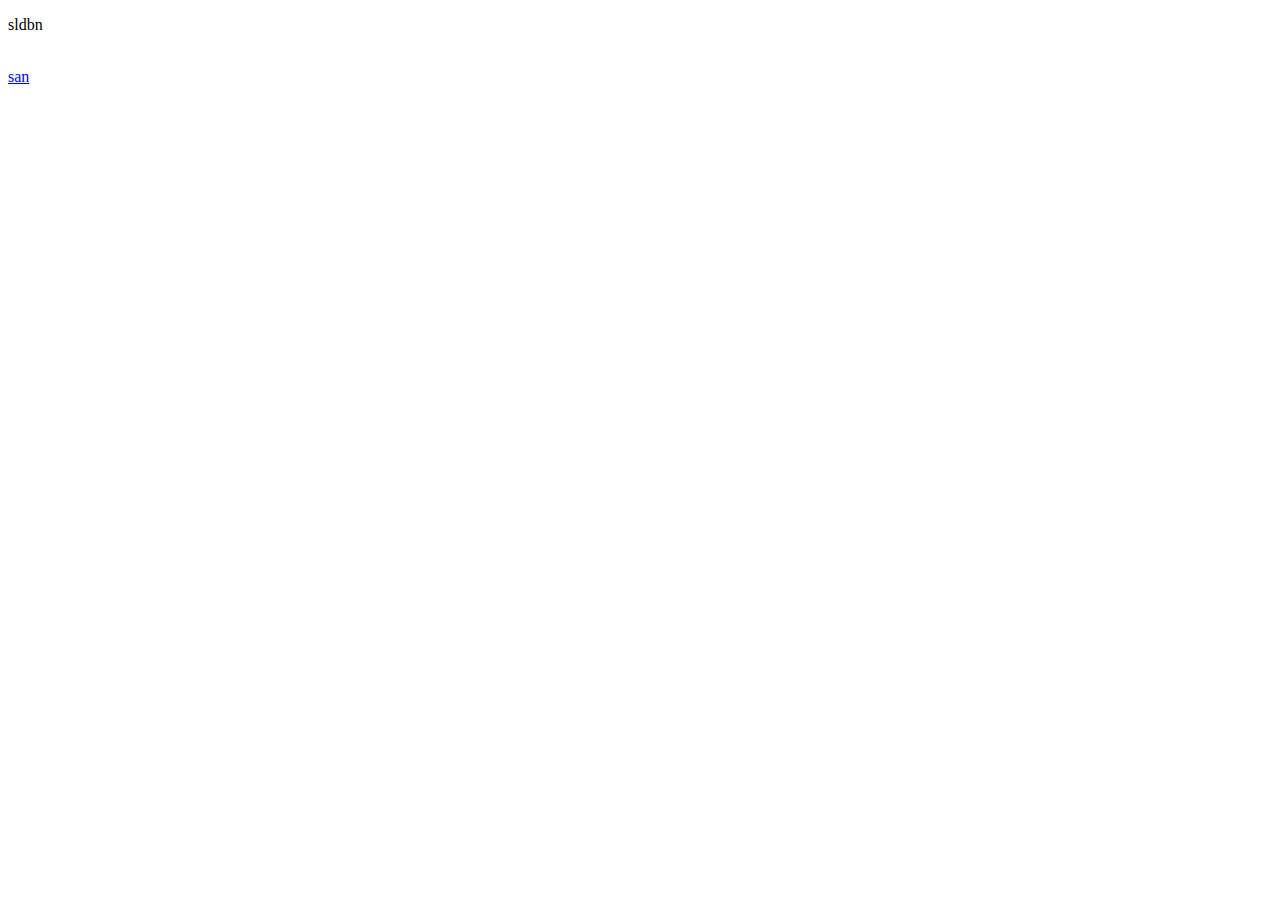
==== index.html @ 3fb616d8 "first commit" ====
<!DOCTYPE html>
<html lang="en">
<head>
    <meta charset="UTF-8">
    <meta http-equiv="X-UA-Compatible" content="IE=edge">
    <meta name="viewport" content="width=device-width, initial-scale=1.0">
    <title>Document</title>
    <link rel="stylesheet" href="/css/master.css">
    <link rel="stylesheet" href="/css/framework.css">
</head>
<body>
    <div>
        <p>sldbn</p>
    </div> <br>
    <a href="san.html">san</a>
</body>
</html>
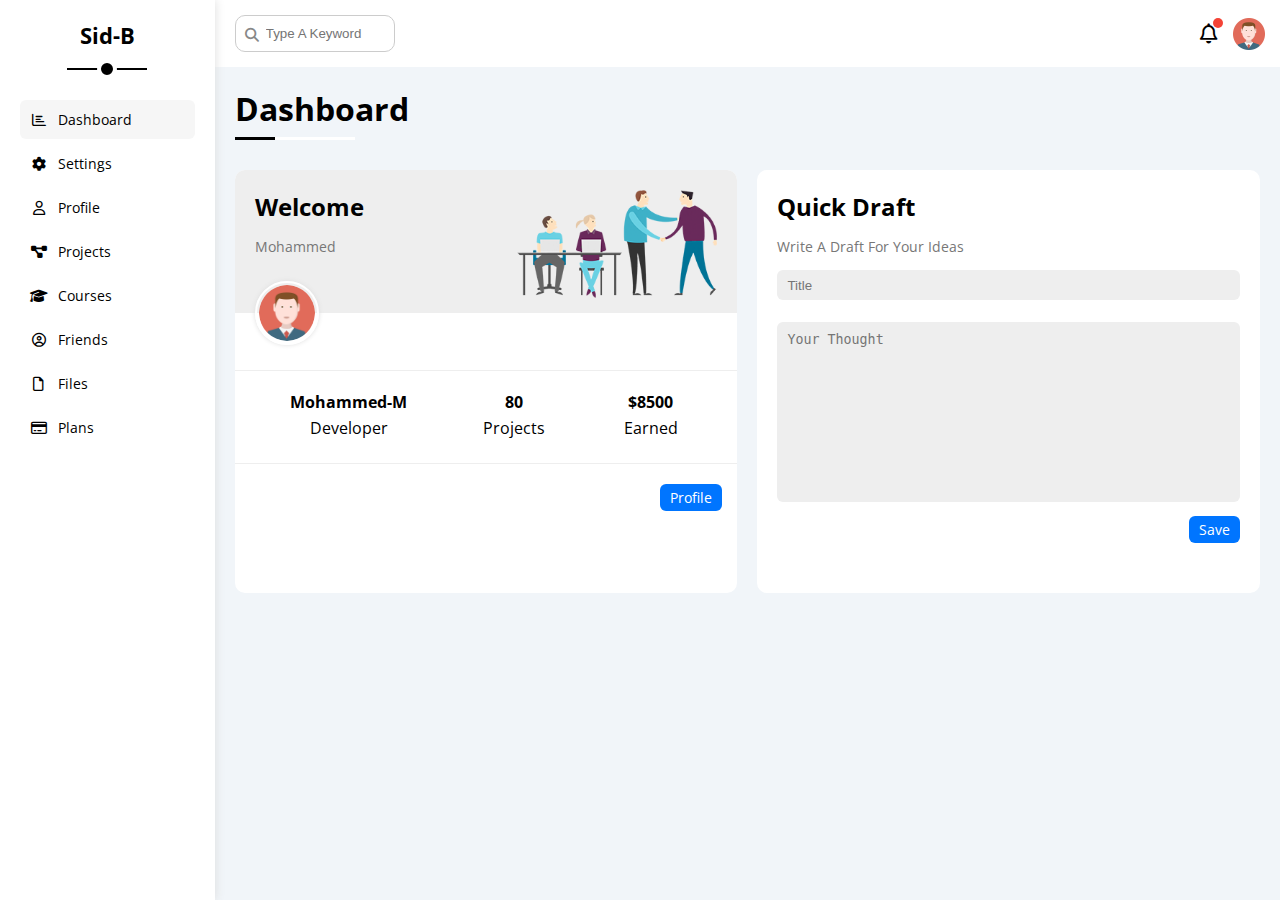
==== commit ebe83d9a: "Add cocds" ====
--- a/index.html
+++ b/index.html
@@ -4,14 +4,125 @@
     <meta charset="UTF-8">
     <meta http-equiv="X-UA-Compatible" content="IE=edge">
     <meta name="viewport" content="width=device-width, initial-scale=1.0">
-    <title>Document</title>
+    <title>Dashboard</title>
+    <link rel="stylesheet" href="/css/framework.css">
     <link rel="stylesheet" href="/css/master.css">
-    <link rel="stylesheet" href="/css/framework.css">
+    <link rel="stylesheet" href="/css/all.min.css">
+    <link rel="preconnect" href="https://fonts.googleapis.com" />
+    <link rel="preconnect" href="https://fonts.gstatic.com" crossorigin />
+    <link href="https://fonts.googleapis.com/css2?family=Open+Sans:wght@300;500&#038;display=swap" rel="stylesheet" />
 </head>
 <body>
-    <div>
-        <p>sldbn</p>
-    </div> <br>
-    <a href="san.html">san</a>
+    <div class="page d-flex">
+        <div class="sidebar bg-white p-20 p-relative">
+            <h3 class="p-relative txt-c mt-0">Sid-B</h3>
+            <ul>
+                <li>
+                  <a class="active d-flex align-center fs-14 c-black rad-6 p-10" href="index.html">
+                    <i class="fa-regular fa-chart-bar fa-fw"></i>
+                    <span>Dashboard</span>
+                  </a>
+                </li>
+                <li>
+                  <a class="d-flex align-center fs-14 c-black rad-6 p-10" href="settings.html">
+                    <i class="fa-solid fa-gear fa-fw"></i>
+                    <span>Settings</span>
+                  </a>
+                </li>
+                <li>
+                  <a class="d-flex align-center fs-14 c-black rad-6 p-10" href="profile.html">
+                    <i class="fa-regular fa-user fa-fw"></i>
+                    <span>Profile</span>
+                  </a>
+                </li>
+                <li>
+                  <a class="d-flex align-center fs-14 c-black rad-6 p-10" href="projects.html">
+                    <i class="fa-solid fa-diagram-project fa-fw"></i>
+                    <span>Projects</span>
+                  </a>
+                </li>
+                <li>
+                  <a class="d-flex align-center fs-14 c-black rad-6 p-10" href="courses.html">
+                    <i class="fa-solid fa-graduation-cap fa-fw"></i>
+                    <span>Courses</span>
+                  </a>
+                </li>
+                <li>
+                  <a class="d-flex align-center fs-14 c-black rad-6 p-10" href="friends.html">
+                    <i class="fa-regular fa-circle-user fa-fw"></i>
+                    <span>Friends</span>
+                  </a>
+                </li>
+                <li>
+                  <a class="d-flex align-center fs-14 c-black rad-6 p-10" href="files.html">
+                    <i class="fa-regular fa-file fa-fw"></i>
+                    <span>Files</span>
+                  </a>
+                </li>
+                <li>
+                  <a class="d-flex align-center fs-14 c-black rad-6 p-10" href="plans.html">
+                    <i class="fa-regular fa-credit-card fa-fw"></i>
+                    <span>Plans</span>
+                  </a>
+                </li>
+              </ul>
+        </div>
+        <div class="content w-full">
+         <!-- Start Head -->
+           <div class="head bg-white p-15 between-flex">
+               <div class="search p-relative">
+                  <input class="p-10" type="search" placeholder="Type A Keyword">
+               </div>
+               <div class="icons d-flex align-center">
+                  <span class="notification p-relative">
+                    <i class="fa-regular fa-bell fa-lg"></i>
+                  </span>
+                  <img src="/imgs/avatar.png" alt="">
+               </div>
+           </div>
+         <!-- End Head -->
+         <h1 class="p-relative">Dashboard</h1>
+         <div class="wrapper d-grid gap-20">
+           <div class="welcome bg-white rad-10 txt-c-mobile block-mobile ">
+             <div class="intro">
+                <div class="text">
+                    <h2>Welcome</h2>
+                    <p>Mohammed</p>
+                </div>
+                <div class="image">
+                    <img src="/imgs/welcome.png" alt="">
+                   </div>
+               </div>
+               <div class="avatar">
+                <img src="/imgs/avatar.png" alt="">
+               </div>
+               <div class="bode-1">
+                <div class="box">
+                    <h4>Mohammed-M</h4>
+                    <p>Developer</p>
+                </div>
+                <div class="box">
+                    <h4>80</h4>
+                    <p>Projects</p>
+                </div>
+                <div class="box">
+                    <h4>$8500</h4>
+                    <p>Earned</p>
+                </div>
+               </div>
+               <a href="">Profile</a>
+             </div>
+             <div class="Quick-Draft">
+                <h2>Quick Draft</h2>
+                <p>Write A Draft For Your Ideas</p>
+                <form action="">
+                    <input class="input-1" type="text" placeholder="Title">
+                    <textarea class="input-2" placeholder="Your Thought" ></textarea>
+                </form>
+                <a href="">Save</a>
+             </div>
+         </div>
+        </div>
+    </div>
 </body>
 </html>--- a/css/framework.css
+++ b/css/framework.css
@@ -0,0 +1,247 @@
+:root {
+    --blue-color: #0075ff;
+    --blue-alt-color: #0d69d5;
+    --orange-color: #f59e0b;
+    --green-color: #22c55e;
+    --red-color: #f44336;
+    --grey-color: #888;
+  }
+  /* Start Box */
+  .d-flex {
+    display: flex;
+  }
+  .f-wrap {
+    flex-wrap: wrap;
+  }
+  .align-center {
+    align-items: center;
+  }
+  .space-between {
+    justify-content: space-between;
+  }
+  .d-grid {
+    display: grid;
+  }
+  .gap-20 {
+    gap: 20px;
+  }
+  .d-block {
+    display: block;
+  }
+  @media (max-width: 767px) {
+    .block-mobile {
+      display: block;
+    }
+    .hide-mobile {
+      display: none;
+    }
+  }
+  /* End Box */
+  /* Start Padding + Margin */
+  .p-10 {
+    padding: 10px;
+  }
+  .p-15 {
+    padding: 15px;
+  }
+  .p-20 {
+    padding: 20px;
+  }
+  .pt-10 {
+    padding-top: 10px;
+  }
+  .pt-15 {
+    padding-top: 15px;
+  }
+  .pt-20 {
+    padding-top: 20px;
+  }
+  .pb-10 {
+    padding-bottom: 10px;
+  }
+  .pb-15 {
+    padding-bottom: 15px;
+  }
+  .pb-20 {
+    padding-bottom: 20px;
+  }
+  .pl-15 {
+    padding-left: 15px;
+  }
+  .m-0 {
+    margin: 0;
+  }
+  .m-15 {
+    margin: 15px;
+  }
+  .m-20 {
+    margin: 20px;
+  }
+  .mt-0 {
+    margin-top: 0;
+  }
+  .mt-5 {
+    margin-top: 5px;
+  }
+  .mt-10 {
+    margin-top: 10px;
+  }
+  .mt-15 {
+    margin-top: 15px;
+  }
+  .mt-20 {
+    margin-top: 20px;
+  }
+  .mt-25 {
+    margin-top: 25px;
+  }
+  .mr-10 {
+    margin-right: 10px;
+  }
+  .mr-15 {
+    margin-right: 15px;
+  }
+  .mb-5 {
+    margin-bottom: 5px;
+  }
+  .mb-10 {
+    margin-bottom: 10px;
+  }
+  .mb-15 {
+    margin-bottom: 15px;
+  }
+  .mb-20 {
+    margin-bottom: 20px;
+  }
+  .mb-25 {
+    margin-bottom: 25px;
+  }
+  /* End Padding + Margin */
+  /* Start Color */
+  .c-black {
+    color: black;
+  }
+  .c-white {
+    color: white;
+  }
+  .c-grey {
+    color: var(--grey-color);
+  }
+  .c-red {
+    color: var(--red-color);
+  }
+  .c-green {
+    color: var(--green-color);
+  }
+  .c-blue {
+    color: var(--blue-color);
+  }
+  .c-orange {
+    color: var(--orange-color);
+  }
+  .bg-red {
+    background-color: var(--red-color);
+  }
+  .bg-green {
+    background-color: var(--green-color);
+  }
+  .bg-blue {
+    background-color: var(--blue-color);
+  }
+  .bg-orange {
+    background-color: var(--orange-color);
+  }
+  .bg-white {
+    background-color: white;
+  }
+  .bg-eee {
+    background-color: #eee;
+  }
+  /* End Color */
+  /* Start Position */
+  .p-relative {
+    position: relative;
+  }
+  .p-absolute {
+    position: absolute;
+  }
+  /* End Position */
+  /* Start Font */
+  .txt-c {
+    text-align: center;
+  }
+  .fs-13 {
+    font-size: 13px;
+  }
+  .fs-14 {
+    font-size: 14px;
+  }
+  .fs-15 {
+    font-size: 15px;
+  }
+  .fs-25 {
+    font-size: 25px;
+  }
+  .fw-bold {
+    font-weight: bold;
+  }
+  @media (max-width: 767px) {
+    .txt-c-mobile {
+      text-align: center;
+    }
+  }
+  /* End Font */
+  /* Start Border */
+  .rad-6 {
+    border-radius: 6px;
+  }
+  .rad-10 {
+    border-radius: 10px;
+  }
+  .rad-half {
+    border-radius: 50%;
+  }
+  .b-none {
+    border: none;
+  }
+  .border-ccc {
+    border: 1px solid #ccc;
+  }
+  .border-eee {
+    border: 1px solid #eee;
+  }
+  
+  /* End Border */
+  /* Start Width + Height */
+  .w-full {
+    width: 100%;
+  }
+  .w-100 {
+    width: 100px;
+  }
+  .w-fit {
+    width: fit-content;
+  }
+  .h-full {
+    height: 100%;
+  }
+  .h-100 {
+    height: 100px;
+  }
+  /* End Width + Height */
+  /* Start Components */
+  .center-flex {
+    display: flex;
+    align-items: center;
+    justify-content: center;
+  }
+  .between-flex {
+    display: flex;
+    align-items: center;
+    justify-content: space-between;
+  }
+  .btn-shape {
+    padding: 4px 10px;
+    border-radius: 6px;
+  }
+  /* End Components */--- a/css/master.css
+++ b/css/master.css
@@ -0,0 +1,316 @@
+:root {
+    --blue-color: #0075ff;
+    --blue-alt-color: #0d69d5;
+    --orange-color: #f59e0b;
+    --green-color: #22c55e;
+    --red-color: #f44336;
+    --grey-color: #888;
+  }
+* {
+    box-sizing: border-box;
+}
+body {
+    font-family: "Open Sans", sans-serif;
+    margin: 0;
+  }
+*:focus {
+    outline: none;
+}
+a {
+    text-decoration: none;
+}
+ul {
+    list-style: none;
+    padding: 0;
+}
+::-webkit-scrollbar {
+    width: 15px;
+  }
+::-webkit-scrollbar-track {
+    background-color: white;
+}
+::-webkit-scrollbar-thumb {
+    background-color: var(--blue-color);
+}
+::-webkit-scrollbar-thumb:hover {
+    background-color: var(--blue-alt-color);
+}
+.page {
+    background-color: #f1f5f9;
+    min-height: 100vh;
+}
+/* Start Sidebar */
+.sidebar {
+    width: 250px;
+    box-shadow: 0 0 10px #ddd;
+}
+.sidebar > h3 {
+    position: relative;
+    margin-bottom: 50px;
+    font-size: 22px;
+}
+.sidebar > h3::before,
+.sidebar > h3::after {
+    content: "";
+    position: absolute;
+    left: 50%;
+    transform: translatex(-50%);
+    background-color: black;
+}
+.sidebar > h3::before {
+    bottom: -20px;
+    width: 80px;
+    height: 2px;
+}
+.sidebar > h3::after {
+    bottom: -29px;
+    width: 12px;
+    height: 12px;
+    border-radius: 50%;
+    border: 4px white solid;
+}
+.sidebar ul li a {
+    transition: 0.3s;
+    margin-bottom: 5px;
+}
+.sidebar ul li a:hover,
+.sidebar ul li a.active {
+    background-color: #f6f6f6;
+}
+.sidebar ul li a span {
+    font-size: 14px;
+    margin-left: 10px;
+}
+@media (max-width: 767px) {
+    .sidebar {
+        width: 58px;
+        padding: 10px;
+    }
+}
+@media (max-width: 767px) {
+    .sidebar > h3{
+        font-size: 15px;
+        margin-bottom: 15px;
+    }
+}
+@media (max-width: 767px) {
+    .sidebar > h3::before,
+    .sidebar > h3::after  {
+       display:none;
+    }
+}
+@media (max-width: 767px) {
+    .sidebar ul li a span{
+        display: none;
+    }
+}
+/* End Sidebar */
+/* Start Content */
+.content {
+    overflow: hidden;
+}
+.content .search input {
+    border: 1px solid #ccc;
+    border-radius: 10px;
+    margin-left: 5px;
+    padding-left: 30px;
+    width: 160px;
+    transition: width 0.3s;
+}
+.content .search::before {
+    font-family: var(--fa-style-family-classic);
+    content: "\f002";
+    font-weight: 900;
+    position: absolute;
+    left: 15px;
+    top: 50%;
+    transform: translatey(-50%);
+    font-size: 14px;
+    color: var(--grey-color);
+}
+.content .search input:focus {
+    width: 200px;
+}
+.content .search input:focus::placeholder {
+    opacity: 0;
+}
+.head .icons .notification::before {
+    content: "";
+    position: absolute;
+    width: 10px;
+    height: 10px;
+    background-color: var(--red-color);
+    border-radius: 50%;
+    right: -5px;
+    top: -5px;
+}
+.head .icons img {
+    width: 32px;
+    height: 32px;
+    margin-left: 15px;
+}
+.page h1 {
+    margin: 20px 20px 40px;
+}
+.page h1::after {
+    background-color: #000000;
+    width: 40px;
+}
+.page h1::before {
+    background-color: white;
+    width: 120px;
+}
+.page h1::before,
+.page h1::after {
+    content: "";
+    position: absolute;
+    left: 0;
+    bottom: -10px;
+    height: 3px;
+}
+.wrapper {
+    grid-template-columns: repeat(auto-fill, minmax(450px, 1fr));
+    margin-left: 20px;
+    margin-right: 20px;
+}
+@media (max-width: 767px) {
+    .wrapper {
+        grid-template-columns: minmax(200px, 1fr);
+        margin-left: 10px;
+        margin-right: 10px;
+        gap: 10px;
+    }
+}
+.wrapper .welcome {
+    overflow: hidden;
+    border-radius: 10px;
+}
+.wrapper .intro {
+    display: flex;
+    justify-content: space-between;
+    padding: 20px;
+    background-color: #eeeeee;
+}
+.wrapper .welcome .text h2 {
+    margin: 0;
+}
+.wrapper .welcome .text p {
+    padding: 0px 0px 20px;
+    color: #777;
+    font-size: 14px;
+}
+.wrapper .welcome .image img {
+    width: 200px;
+    margin-bottom: -10px;
+}
+@media (max-width: 767px) {
+    .wrapper .welcome .image img {
+        width: 130px;
+    }
+}
+.wrapper .welcome .avatar {
+    position: relative;
+}
+.wrapper .welcome .avatar img {
+    width: 64px;
+    height: 64px;
+    border: 2px solid white;
+    border-radius: 50%;
+    padding: 2px;
+    box-shadow: 0 0 5px #ddd;
+    margin-left: 20px;
+    margin-top: -32px
+}
+@media (max-width: 767px) {
+    .wrapper .welcome .avatar img {
+        width: 50px;
+        height: 50px;
+        margin-left: -256px;
+        margin-top: -23px;
+    }
+}
+.wrapper .welcome .bode-1 {
+    text-align: center;
+    border-top: 1px solid #eee;
+    border-bottom: 1px solid #eee;
+    padding: 20px;
+    margin: 20px 0 20px 0;
+    display: flex;
+    justify-content: space-around;
+}
+@media (max-width: 767px) {
+    .wrapper .welcome .bode-1 {
+        justify-content: space-between;
+    }
+}
+.wrapper .welcome .bode-1 .box h4 {
+    margin: 0;
+}
+.wrapper .welcome .bode-1 .box p {
+    margin: 4px;
+}
+.wrapper .welcome a {
+    display: block;
+    color: white;
+    background-color: var(--blue-color);
+    font-size: 14px;
+    width: fit-content;
+    padding: 4px 10px;
+    border-radius: 6px;
+    margin: 0 15px 30px auto;
+    transition: 0.3s;
+}
+.wrapper .Quick-Draft {
+    border-radius: 10px;
+    background-color: white;
+    padding: 20px;
+}
+.wrapper .Quick-Draft h2 {
+    margin: 0;
+}
+.wrapper .Quick-Draft p {
+
+    color: #777;
+    font-size: 14px;
+}
+.wrapper .Quick-Draft form .input-1 {
+    width: 100%;
+    margin: 10px 0 22px;
+    height: 30px;
+    padding: 10px;
+    background-color: #eee;
+    border: none;
+    border-radius: 6px;
+    display: block;
+}
+.wrapper .Quick-Draft form .input-2 {
+    width: 100%;
+    resize: none;
+    min-height: 180px;
+    padding: 10px;
+    background-color: #eee;
+    border: none;
+    border-radius: 6px;
+    display: block;
+}
+.content .search input:focus {
+    outline: none;
+}
+.wrapper .Quick-Draft form .input-1:focus::placeholder {
+    opacity: 0;
+}
+.wrapper .Quick-Draft form .input-2:focus::placeholder {
+    opacity: 0;
+}
+.wrapper .Quick-Draft a {
+    display: block;
+    color: white;
+    background-color: var(--blue-color);
+    font-size: 14px;
+    width: fit-content;
+    padding: 4px 10px;
+    border-radius: 6px;
+    margin: 14px 0px 30px auto;
+    transition: 0.3s;
+}
+/* End Content */--- a/css/all.min.css
+++ b/css/all.min.css
@@ -0,0 +1,9 @@
+/*!
+ * Font Awesome Free 6.5.1 by @fontawesome - https://fontawesome.com
+ * License - https://fontawesome.com/license/free (Icons: CC BY 4.0, Fonts: SIL OFL 1.1, Code: MIT License)
+ * Copyright 2023 Fonticons, Inc.
+ */
+.fa{font-family:var(--fa-style-family,"Font Awesome 6 Free");font-weight:var(--fa-style,900)}.fa,.fa-brands,.fa-classic,.fa-regular,.fa-sharp,.fa-solid,.fab,.far,.fas{-moz-osx-font-smoothing:grayscale;-webkit-font-smoothing:antialiased;display:var(--fa-display,inline-block);font-style:normal;font-variant:normal;line-height:1;text-rendering:auto}.fa-classic,.fa-regular,.fa-solid,.far,.fas{font-family:"Font Awesome 6 Free"}.fa-brands,.fab{font-family:"Font Awesome 6 Brands"}.fa-1x{font-size:1em}.fa-2x{font-size:2em}.fa-3x{font-size:3em}.fa-4x{font-size:4em}.fa-5x{font-size:5em}.fa-6x{font-size:6em}.fa-7x{font-size:7em}.fa-8x{font-size:8em}.fa-9x{font-size:9em}.fa-10x{font-size:10em}.fa-2xs{font-size:.625em;line-height:.1em;vertical-align:.225em}.fa-xs{font-size:.75em;line-height:.08333em;vertical-align:.125em}.fa-sm{font-size:.875em;line-height:.07143em;vertical-align:.05357em}.fa-lg{font-size:1.25em;line-height:.05em;vertical-align:-.075em}.fa-xl{font-size:1.5em;line-height:.04167em;vertical-align:-.125em}.fa-2xl{font-size:2em;line-height:.03125em;vertical-align:-.1875em}.fa-fw{text-align:center;width:1.25em}.fa-ul{list-style-type:none;margin-left:var(--fa-li-margin,2.5em);padding-left:0}.fa-ul>li{position:relative}.fa-li{left:calc(var(--fa-li-width, 2em)*-1);position:absolute;text-align:center;width:var(--fa-li-width,2em);line-height:inherit}.fa-border{border-radius:var(--fa-border-radius,.1em);border:var(--fa-border-width,.08em) var(--fa-border-style,solid) var(--fa-border-color,#eee);padding:var(--fa-border-padding,.2em .25em .15em)}.fa-pull-left{float:left;margin-right:var(--fa-pull-margin,.3em)}.fa-pull-right{float:right;margin-left:var(--fa-pull-margin,.3em)}.fa-beat{-webkit-animation-name:fa-beat;animation-name:fa-beat;-webkit-animation-delay:var(--fa-animation-delay,0s);animation-delay:var(--fa-animation-delay,0s);-webkit-animation-direction:var(--fa-animation-direction,normal);animation-direction:var(--fa-animation-direction,normal);-webkit-animation-duration:var(--fa-animation-duration,1s);animation-duration:var(--fa-animation-duration,1s);-webkit-animation-iteration-count:var(--fa-animation-iteration-count,infinite);animation-iteration-count:var(--fa-animation-iteration-count,infinite);-webkit-animation-timing-function:var(--fa-animation-timing,ease-in-out);animation-timing-function:var(--fa-animation-timing,ease-in-out)}.fa-bounce{-webkit-animation-name:fa-bounce;animation-name:fa-bounce;-webkit-animation-delay:var(--fa-animation-delay,0s);animation-delay:var(--fa-animation-delay,0s);-webkit-animation-direction:var(--fa-animation-direction,normal);animation-direction:var(--fa-animation-direction,normal);-webkit-animation-duration:var(--fa-animation-duration,1s);animation-duration:var(--fa-animation-duration,1s);-webkit-animation-iteration-count:var(--fa-animation-iteration-count,infinite);animation-iteration-count:var(--fa-animation-iteration-count,infinite);-webkit-animation-timing-function:var(--fa-animation-timing,cubic-bezier(.28,.84,.42,1));animation-timing-function:var(--fa-animation-timing,cubic-bezier(.28,.84,.42,1))}.fa-fade{-webkit-animation-name:fa-fade;animation-name:fa-fade;-webkit-animation-iteration-count:var(--fa-animation-iteration-count,infinite);animation-iteration-count:var(--fa-animation-iteration-count,infinite);-webkit-animation-timing-function:var(--fa-animation-timing,cubic-bezier(.4,0,.6,1));animation-timing-function:var(--fa-animation-timing,cubic-bezier(.4,0,.6,1))}.fa-beat-fade,.fa-fade{-webkit-animation-delay:var(--fa-animation-delay,0s);animation-delay:var(--fa-animation-delay,0s);-webkit-animation-direction:var(--fa-animation-direction,normal);animation-direction:var(--fa-animation-direction,normal);-webkit-animation-duration:var(--fa-animation-duration,1s);animation-duration:var(--fa-animation-duration,1s)}.fa-beat-fade{-webkit-animation-name:fa-beat-fade;animation-name:fa-beat-fade;-webkit-animation-iteration-count:var(--fa-animation-iteration-count,infinite);animation-iteration-count:var(--fa-animation-iteration-count,infinite);-webkit-animation-timing-function:var(--fa-animation-timing,cubic-bezier(.4,0,.6,1));animation-timing-function:var(--fa-animation-timing,cubic-bezier(.4,0,.6,1))}.fa-flip{-webkit-animation-name:fa-flip;animation-name:fa-flip;-webkit-animation-delay:var(--fa-animation-delay,0s);animation-delay:var(--fa-animation-delay,0s);-webkit-animation-direction:var(--fa-animation-direction,normal);animation-direction:var(--fa-animation-direction,normal);-webkit-animation-duration:var(--fa-animation-duration,1s);animation-duration:var(--fa-animation-duration,1s);-webkit-animation-iteration-count:var(--fa-animation-iteration-count,infinite);animation-iteration-count:var(--fa-animation-iteration-count,infinite);-webkit-animation-timing-function:var(--fa-animation-timing,ease-in-out);animation-timing-function:var(--fa-animation-timing,ease-in-out)}.fa-shake{-webkit-animation-name:fa-shake;animation-name:fa-shake;-webkit-animation-duration:var(--fa-animation-duration,1s);animation-duration:var(--fa-animation-duration,1s);-webkit-animation-iteration-count:var(--fa-animation-iteration-count,infinite);animation-iteration-count:var(--fa-animation-iteration-count,infinite);-webkit-animation-timing-function:var(--fa-animation-timing,linear);animation-timing-function:var(--fa-animation-timing,linear)}.fa-shake,.fa-spin{-webkit-animation-delay:var(--fa-animation-delay,0s);animation-delay:var(--fa-animation-delay,0s);-webkit-animation-direction:var(--fa-animation-direction,normal);animation-direction:var(--fa-animation-direction,normal)}.fa-spin{-webkit-animation-name:fa-spin;animation-name:fa-spin;-webkit-animation-duration:var(--fa-animation-duration,2s);animation-duration:var(--fa-animation-duration,2s);-webkit-animation-iteration-count:var(--fa-animation-iteration-count,infinite);animation-iteration-count:var(--fa-animation-iteration-count,infinite);-webkit-animation-timing-function:var(--fa-animation-timing,linear);animation-timing-function:var(--fa-animation-timing,linear)}.fa-spin-reverse{--fa-animation-direction:reverse}.fa-pulse,.fa-spin-pulse{-webkit-animation-name:fa-spin;animation-name:fa-spin;-webkit-animation-direction:var(--fa-animation-direction,normal);animation-direction:var(--fa-animation-direction,normal);-webkit-animation-duration:var(--fa-animation-duration,1s);animation-duration:var(--fa-animation-duration,1s);-webkit-animation-iteration-count:var(--fa-animation-iteration-count,infinite);animation-iteration-count:var(--fa-animation-iteration-count,infinite);-webkit-animation-timing-function:var(--fa-animation-timing,steps(8));animation-timing-function:var(--fa-animation-timing,steps(8))}@media (prefers-reduced-motion:reduce){.fa-beat,.fa-beat-fade,.fa-bounce,.fa-fade,.fa-flip,.fa-pulse,.fa-shake,.fa-spin,.fa-spin-pulse{-webkit-animation-delay:-1ms;animation-delay:-1ms;-webkit-animation-duration:1ms;animation-duration:1ms;-webkit-animation-iteration-count:1;animation-iteration-count:1;-webkit-transition-delay:0s;transition-delay:0s;-webkit-transition-duration:0s;transition-duration:0s}}@-webkit-keyframes fa-beat{0%,90%{-webkit-transform:scale(1);transform:scale(1)}45%{-webkit-transform:scale(var(--fa-beat-scale,1.25));transform:scale(var(--fa-beat-scale,1.25))}}@keyframes fa-beat{0%,90%{-webkit-transform:scale(1);transform:scale(1)}45%{-webkit-transform:scale(var(--fa-beat-scale,1.25));transform:scale(var(--fa-beat-scale,1.25))}}@-webkit-keyframes fa-bounce{0%{-webkit-transform:scale(1) translateY(0);transform:scale(1) translateY(0)}10%{-webkit-transform:scale(var(--fa-bounce-start-scale-x,1.1),var(--fa-bounce-start-scale-y,.9)) translateY(0);transform:scale(var(--fa-bounce-start-scale-x,1.1),var(--fa-bounce-start-scale-y,.9)) translateY(0)}30%{-webkit-transform:scale(var(--fa-bounce-jump-scale-x,.9),var(--fa-bounce-jump-scale-y,1.1)) translateY(var(--fa-bounce-height,-.5em));transform:scale(var(--fa-bounce-jump-scale-x,.9),var(--fa-bounce-jump-scale-y,1.1)) translateY(var(--fa-bounce-height,-.5em))}50%{-webkit-transform:scale(var(--fa-bounce-land-scale-x,1.05),var(--fa-bounce-land-scale-y,.95)) translateY(0);transform:scale(var(--fa-bounce-land-scale-x,1.05),var(--fa-bounce-land-scale-y,.95)) translateY(0)}57%{-webkit-transform:scale(1) translateY(var(--fa-bounce-rebound,-.125em));transform:scale(1) translateY(var(--fa-bounce-rebound,-.125em))}64%{-webkit-transform:scale(1) translateY(0);transform:scale(1) translateY(0)}to{-webkit-transform:scale(1) translateY(0);transform:scale(1) translateY(0)}}@keyframes fa-bounce{0%{-webkit-transform:scale(1) translateY(0);transform:scale(1) translateY(0)}10%{-webkit-transform:scale(var(--fa-bounce-start-scale-x,1.1),var(--fa-bounce-start-scale-y,.9)) translateY(0);transform:scale(var(--fa-bounce-start-scale-x,1.1),var(--fa-bounce-start-scale-y,.9)) translateY(0)}30%{-webkit-transform:scale(var(--fa-bounce-jump-scale-x,.9),var(--fa-bounce-jump-scale-y,1.1)) translateY(var(--fa-bounce-height,-.5em));transform:scale(var(--fa-bounce-jump-scale-x,.9),var(--fa-bounce-jump-scale-y,1.1)) translateY(var(--fa-bounce-height,-.5em))}50%{-webkit-transform:scale(var(--fa-bounce-land-scale-x,1.05),var(--fa-bounce-land-scale-y,.95)) translateY(0);transform:scale(var(--fa-bounce-land-scale-x,1.05),var(--fa-bounce-land-scale-y,.95)) translateY(0)}57%{-webkit-transform:scale(1) translateY(var(--fa-bounce-rebound,-.125em));transform:scale(1) translateY(var(--fa-bounce-rebound,-.125em))}64%{-webkit-transform:scale(1) translateY(0);transform:scale(1) translateY(0)}to{-webkit-transform:scale(1) translateY(0);transform:scale(1) translateY(0)}}@-webkit-keyframes fa-fade{50%{opacity:var(--fa-fade-opacity,.4)}}@keyframes fa-fade{50%{opacity:var(--fa-fade-opacity,.4)}}@-webkit-keyframes fa-beat-fade{0%,to{opacity:var(--fa-beat-fade-opacity,.4);-webkit-transform:scale(1);transform:scale(1)}50%{opacity:1;-webkit-transform:scale(var(--fa-beat-fade-scale,1.125));transform:scale(var(--fa-beat-fade-scale,1.125))}}@keyframes fa-beat-fade{0%,to{opacity:var(--fa-beat-fade-opacity,.4);-webkit-transform:scale(1);transform:scale(1)}50%{opacity:1;-webkit-transform:scale(var(--fa-beat-fade-scale,1.125));transform:scale(var(--fa-beat-fade-scale,1.125))}}@-webkit-keyframes fa-flip{50%{-webkit-transform:rotate3d(var(--fa-flip-x,0),var(--fa-flip-y,1),var(--fa-flip-z,0),var(--fa-flip-angle,-180deg));transform:rotate3d(var(--fa-flip-x,0),var(--fa-flip-y,1),var(--fa-flip-z,0),var(--fa-flip-angle,-180deg))}}@keyframes fa-flip{50%{-webkit-transform:rotate3d(var(--fa-flip-x,0),var(--fa-flip-y,1),var(--fa-flip-z,0),var(--fa-flip-angle,-180deg));transform:rotate3d(var(--fa-flip-x,0),var(--fa-flip-y,1),var(--fa-flip-z,0),var(--fa-flip-angle,-180deg))}}@-webkit-keyframes fa-shake{0%{-webkit-transform:rotate(-15deg);transform:rotate(-15deg)}4%{-webkit-transform:rotate(15deg);transform:rotate(15deg)}8%,24%{-webkit-transform:rotate(-18deg);transform:rotate(-18deg)}12%,28%{-webkit-transform:rotate(18deg);transform:rotate(18deg)}16%{-webkit-transform:rotate(-22deg);transform:rotate(-22deg)}20%{-webkit-transform:rotate(22deg);transform:rotate(22deg)}32%{-webkit-transform:rotate(-12deg);transform:rotate(-12deg)}36%{-webkit-transform:rotate(12deg);transform:rotate(12deg)}40%,to{-webkit-transform:rotate(0deg);transform:rotate(0deg)}}@keyframes fa-shake{0%{-webkit-transform:rotate(-15deg);transform:rotate(-15deg)}4%{-webkit-transform:rotate(15deg);transform:rotate(15deg)}8%,24%{-webkit-transform:rotate(-18deg);transform:rotate(-18deg)}12%,28%{-webkit-transform:rotate(18deg);transform:rotate(18deg)}16%{-webkit-transform:rotate(-22deg);transform:rotate(-22deg)}20%{-webkit-transform:rotate(22deg);transform:rotate(22deg)}32%{-webkit-transform:rotate(-12deg);transform:rotate(-12deg)}36%{-webkit-transform:rotate(12deg);transform:rotate(12deg)}40%,to{-webkit-transform:rotate(0deg);transform:rotate(0deg)}}@-webkit-keyframes fa-spin{0%{-webkit-transform:rotate(0deg);transform:rotate(0deg)}to{-webkit-transform:rotate(1turn);transform:rotate(1turn)}}@keyframes fa-spin{0%{-webkit-transform:rotate(0deg);transform:rotate(0deg)}to{-webkit-transform:rotate(1turn);transform:rotate(1turn)}}.fa-rotate-90{-webkit-transform:rotate(90deg);transform:rotate(90deg)}.fa-rotate-180{-webkit-transform:rotate(180deg);transform:rotate(180deg)}.fa-rotate-270{-webkit-transform:rotate(270deg);transform:rotate(270deg)}.fa-flip-horizontal{-webkit-transform:scaleX(-1);transform:scaleX(-1)}.fa-flip-vertical{-webkit-transform:scaleY(-1);transform:scaleY(-1)}.fa-flip-both,.fa-flip-horizontal.fa-flip-vertical{-webkit-transform:scale(-1);transform:scale(-1)}.fa-rotate-by{-webkit-transform:rotate(var(--fa-rotate-angle,none));transform:rotate(var(--fa-rotate-angle,none))}.fa-stack{display:inline-block;height:2em;line-height:2em;position:relative;vertical-align:middle;width:2.5em}.fa-stack-1x,.fa-stack-2x{left:0;position:absolute;text-align:center;width:100%;z-index:var(--fa-stack-z-index,auto)}.fa-stack-1x{line-height:inherit}.fa-stack-2x{font-size:2em}.fa-inverse{color:var(--fa-inverse,#fff)}
+
+.fa-0:before{content:"\30"}.fa-1:before{content:"\31"}.fa-2:before{content:"\32"}.fa-3:before{content:"\33"}.fa-4:before{content:"\34"}.fa-5:before{content:"\35"}.fa-6:before{content:"\36"}.fa-7:before{content:"\37"}.fa-8:before{content:"\38"}.fa-9:before{content:"\39"}.fa-fill-drip:before{content:"\f576"}.fa-arrows-to-circle:before{content:"\e4bd"}.fa-chevron-circle-right:before,.fa-circle-chevron-right:before{content:"\f138"}.fa-at:before{content:"\40"}.fa-trash-alt:before,.fa-trash-can:before{content:"\f2ed"}.fa-text-height:before{content:"\f034"}.fa-user-times:before,.fa-user-xmark:before{content:"\f235"}.fa-stethoscope:before{content:"\f0f1"}.fa-comment-alt:before,.fa-message:before{content:"\f27a"}.fa-info:before{content:"\f129"}.fa-compress-alt:before,.fa-down-left-and-up-right-to-center:before{content:"\f422"}.fa-explosion:before{content:"\e4e9"}.fa-file-alt:before,.fa-file-lines:before,.fa-file-text:before{content:"\f15c"}.fa-wave-square:before{content:"\f83e"}.fa-ring:before{content:"\f70b"}.fa-building-un:before{content:"\e4d9"}.fa-dice-three:before{content:"\f527"}.fa-calendar-alt:before,.fa-calendar-days:before{content:"\f073"}.fa-anchor-circle-check:before{content:"\e4aa"}.fa-building-circle-arrow-right:before{content:"\e4d1"}.fa-volleyball-ball:before,.fa-volleyball:before{content:"\f45f"}.fa-arrows-up-to-line:before{content:"\e4c2"}.fa-sort-desc:before,.fa-sort-down:before{content:"\f0dd"}.fa-circle-minus:before,.fa-minus-circle:before{content:"\f056"}.fa-door-open:before{content:"\f52b"}.fa-right-from-bracket:before,.fa-sign-out-alt:before{content:"\f2f5"}.fa-atom:before{content:"\f5d2"}.fa-soap:before{content:"\e06e"}.fa-heart-music-camera-bolt:before,.fa-icons:before{content:"\f86d"}.fa-microphone-alt-slash:before,.fa-microphone-lines-slash:before{content:"\f539"}.fa-bridge-circle-check:before{content:"\e4c9"}.fa-pump-medical:before{content:"\e06a"}.fa-fingerprint:before{content:"\f577"}.fa-hand-point-right:before{content:"\f0a4"}.fa-magnifying-glass-location:before,.fa-search-location:before{content:"\f689"}.fa-forward-step:before,.fa-step-forward:before{content:"\f051"}.fa-face-smile-beam:before,.fa-smile-beam:before{content:"\f5b8"}.fa-flag-checkered:before{content:"\f11e"}.fa-football-ball:before,.fa-football:before{content:"\f44e"}.fa-school-circle-exclamation:before{content:"\e56c"}.fa-crop:before{content:"\f125"}.fa-angle-double-down:before,.fa-angles-down:before{content:"\f103"}.fa-users-rectangle:before{content:"\e594"}.fa-people-roof:before{content:"\e537"}.fa-people-line:before{content:"\e534"}.fa-beer-mug-empty:before,.fa-beer:before{content:"\f0fc"}.fa-diagram-predecessor:before{content:"\e477"}.fa-arrow-up-long:before,.fa-long-arrow-up:before{content:"\f176"}.fa-burn:before,.fa-fire-flame-simple:before{content:"\f46a"}.fa-male:before,.fa-person:before{content:"\f183"}.fa-laptop:before{content:"\f109"}.fa-file-csv:before{content:"\f6dd"}.fa-menorah:before{content:"\f676"}.fa-truck-plane:before{content:"\e58f"}.fa-record-vinyl:before{content:"\f8d9"}.fa-face-grin-stars:before,.fa-grin-stars:before{content:"\f587"}.fa-bong:before{content:"\f55c"}.fa-pastafarianism:before,.fa-spaghetti-monster-flying:before{content:"\f67b"}.fa-arrow-down-up-across-line:before{content:"\e4af"}.fa-spoon:before,.fa-utensil-spoon:before{content:"\f2e5"}.fa-jar-wheat:before{content:"\e517"}.fa-envelopes-bulk:before,.fa-mail-bulk:before{content:"\f674"}.fa-file-circle-exclamation:before{content:"\e4eb"}.fa-circle-h:before,.fa-hospital-symbol:before{content:"\f47e"}.fa-pager:before{content:"\f815"}.fa-address-book:before,.fa-contact-book:before{content:"\f2b9"}.fa-strikethrough:before{content:"\f0cc"}.fa-k:before{content:"\4b"}.fa-landmark-flag:before{content:"\e51c"}.fa-pencil-alt:before,.fa-pencil:before{content:"\f303"}.fa-backward:before{content:"\f04a"}.fa-caret-right:before{content:"\f0da"}.fa-comments:before{content:"\f086"}.fa-file-clipboard:before,.fa-paste:before{content:"\f0ea"}.fa-code-pull-request:before{content:"\e13c"}.fa-clipboard-list:before{content:"\f46d"}.fa-truck-loading:before,.fa-truck-ramp-box:before{content:"\f4de"}.fa-user-check:before{content:"\f4fc"}.fa-vial-virus:before{content:"\e597"}.fa-sheet-plastic:before{content:"\e571"}.fa-blog:before{content:"\f781"}.fa-user-ninja:before{content:"\f504"}.fa-person-arrow-up-from-line:before{content:"\e539"}.fa-scroll-torah:before,.fa-torah:before{content:"\f6a0"}.fa-broom-ball:before,.fa-quidditch-broom-ball:before,.fa-quidditch:before{content:"\f458"}.fa-toggle-off:before{content:"\f204"}.fa-archive:before,.fa-box-archive:before{content:"\f187"}.fa-person-drowning:before{content:"\e545"}.fa-arrow-down-9-1:before,.fa-sort-numeric-desc:before,.fa-sort-numeric-down-alt:before{content:"\f886"}.fa-face-grin-tongue-squint:before,.fa-grin-tongue-squint:before{content:"\f58a"}.fa-spray-can:before{content:"\f5bd"}.fa-truck-monster:before{content:"\f63b"}.fa-w:before{content:"\57"}.fa-earth-africa:before,.fa-globe-africa:before{content:"\f57c"}.fa-rainbow:before{content:"\f75b"}.fa-circle-notch:before{content:"\f1ce"}.fa-tablet-alt:before,.fa-tablet-screen-button:before{content:"\f3fa"}.fa-paw:before{content:"\f1b0"}.fa-cloud:before{content:"\f0c2"}.fa-trowel-bricks:before{content:"\e58a"}.fa-face-flushed:before,.fa-flushed:before{content:"\f579"}.fa-hospital-user:before{content:"\f80d"}.fa-tent-arrow-left-right:before{content:"\e57f"}.fa-gavel:before,.fa-legal:before{content:"\f0e3"}.fa-binoculars:before{content:"\f1e5"}.fa-microphone-slash:before{content:"\f131"}.fa-box-tissue:before{content:"\e05b"}.fa-motorcycle:before{content:"\f21c"}.fa-bell-concierge:before,.fa-concierge-bell:before{content:"\f562"}.fa-pen-ruler:before,.fa-pencil-ruler:before{content:"\f5ae"}.fa-people-arrows-left-right:before,.fa-people-arrows:before{content:"\e068"}.fa-mars-and-venus-burst:before{content:"\e523"}.fa-caret-square-right:before,.fa-square-caret-right:before{content:"\f152"}.fa-cut:before,.fa-scissors:before{content:"\f0c4"}.fa-sun-plant-wilt:before{content:"\e57a"}.fa-toilets-portable:before{content:"\e584"}.fa-hockey-puck:before{content:"\f453"}.fa-table:before{content:"\f0ce"}.fa-magnifying-glass-arrow-right:before{content:"\e521"}.fa-digital-tachograph:before,.fa-tachograph-digital:before{content:"\f566"}.fa-users-slash:before{content:"\e073"}.fa-clover:before{content:"\e139"}.fa-mail-reply:before,.fa-reply:before{content:"\f3e5"}.fa-star-and-crescent:before{content:"\f699"}.fa-house-fire:before{content:"\e50c"}.fa-minus-square:before,.fa-square-minus:before{content:"\f146"}.fa-helicopter:before{content:"\f533"}.fa-compass:before{content:"\f14e"}.fa-caret-square-down:before,.fa-square-caret-down:before{content:"\f150"}.fa-file-circle-question:before{content:"\e4ef"}.fa-laptop-code:before{content:"\f5fc"}.fa-swatchbook:before{content:"\f5c3"}.fa-prescription-bottle:before{content:"\f485"}.fa-bars:before,.fa-navicon:before{content:"\f0c9"}.fa-people-group:before{content:"\e533"}.fa-hourglass-3:before,.fa-hourglass-end:before{content:"\f253"}.fa-heart-broken:before,.fa-heart-crack:before{content:"\f7a9"}.fa-external-link-square-alt:before,.fa-square-up-right:before{content:"\f360"}.fa-face-kiss-beam:before,.fa-kiss-beam:before{content:"\f597"}.fa-film:before{content:"\f008"}.fa-ruler-horizontal:before{content:"\f547"}.fa-people-robbery:before{content:"\e536"}.fa-lightbulb:before{content:"\f0eb"}.fa-caret-left:before{content:"\f0d9"}.fa-circle-exclamation:before,.fa-exclamation-circle:before{content:"\f06a"}.fa-school-circle-xmark:before{content:"\e56d"}.fa-arrow-right-from-bracket:before,.fa-sign-out:before{content:"\f08b"}.fa-chevron-circle-down:before,.fa-circle-chevron-down:before{content:"\f13a"}.fa-unlock-alt:before,.fa-unlock-keyhole:before{content:"\f13e"}.fa-cloud-showers-heavy:before{content:"\f740"}.fa-headphones-alt:before,.fa-headphones-simple:before{content:"\f58f"}.fa-sitemap:before{content:"\f0e8"}.fa-circle-dollar-to-slot:before,.fa-donate:before{content:"\f4b9"}.fa-memory:before{content:"\f538"}.fa-road-spikes:before{content:"\e568"}.fa-fire-burner:before{content:"\e4f1"}.fa-flag:before{content:"\f024"}.fa-hanukiah:before{content:"\f6e6"}.fa-feather:before{content:"\f52d"}.fa-volume-down:before,.fa-volume-low:before{content:"\f027"}.fa-comment-slash:before{content:"\f4b3"}.fa-cloud-sun-rain:before{content:"\f743"}.fa-compress:before{content:"\f066"}.fa-wheat-alt:before,.fa-wheat-awn:before{content:"\e2cd"}.fa-ankh:before{content:"\f644"}.fa-hands-holding-child:before{content:"\e4fa"}.fa-asterisk:before{content:"\2a"}.fa-check-square:before,.fa-square-check:before{content:"\f14a"}.fa-peseta-sign:before{content:"\e221"}.fa-header:before,.fa-heading:before{content:"\f1dc"}.fa-ghost:before{content:"\f6e2"}.fa-list-squares:before,.fa-list:before{content:"\f03a"}.fa-phone-square-alt:before,.fa-square-phone-flip:before{content:"\f87b"}.fa-cart-plus:before{content:"\f217"}.fa-gamepad:before{content:"\f11b"}.fa-circle-dot:before,.fa-dot-circle:before{content:"\f192"}.fa-dizzy:before,.fa-face-dizzy:before{content:"\f567"}.fa-egg:before{content:"\f7fb"}.fa-house-medical-circle-xmark:before{content:"\e513"}.fa-campground:before{content:"\f6bb"}.fa-folder-plus:before{content:"\f65e"}.fa-futbol-ball:before,.fa-futbol:before,.fa-soccer-ball:before{content:"\f1e3"}.fa-paint-brush:before,.fa-paintbrush:before{content:"\f1fc"}.fa-lock:before{content:"\f023"}.fa-gas-pump:before{content:"\f52f"}.fa-hot-tub-person:before,.fa-hot-tub:before{content:"\f593"}.fa-map-location:before,.fa-map-marked:before{content:"\f59f"}.fa-house-flood-water:before{content:"\e50e"}.fa-tree:before{content:"\f1bb"}.fa-bridge-lock:before{content:"\e4cc"}.fa-sack-dollar:before{content:"\f81d"}.fa-edit:before,.fa-pen-to-square:before{content:"\f044"}.fa-car-side:before{content:"\f5e4"}.fa-share-alt:before,.fa-share-nodes:before{content:"\f1e0"}.fa-heart-circle-minus:before{content:"\e4ff"}.fa-hourglass-2:before,.fa-hourglass-half:before{content:"\f252"}.fa-microscope:before{content:"\f610"}.fa-sink:before{content:"\e06d"}.fa-bag-shopping:before,.fa-shopping-bag:before{content:"\f290"}.fa-arrow-down-z-a:before,.fa-sort-alpha-desc:before,.fa-sort-alpha-down-alt:before{content:"\f881"}.fa-mitten:before{content:"\f7b5"}.fa-person-rays:before{content:"\e54d"}.fa-users:before{content:"\f0c0"}.fa-eye-slash:before{content:"\f070"}.fa-flask-vial:before{content:"\e4f3"}.fa-hand-paper:before,.fa-hand:before{content:"\f256"}.fa-om:before{content:"\f679"}.fa-worm:before{content:"\e599"}.fa-house-circle-xmark:before{content:"\e50b"}.fa-plug:before{content:"\f1e6"}.fa-chevron-up:before{content:"\f077"}.fa-hand-spock:before{content:"\f259"}.fa-stopwatch:before{content:"\f2f2"}.fa-face-kiss:before,.fa-kiss:before{content:"\f596"}.fa-bridge-circle-xmark:before{content:"\e4cb"}.fa-face-grin-tongue:before,.fa-grin-tongue:before{content:"\f589"}.fa-chess-bishop:before{content:"\f43a"}.fa-face-grin-wink:before,.fa-grin-wink:before{content:"\f58c"}.fa-deaf:before,.fa-deafness:before,.fa-ear-deaf:before,.fa-hard-of-hearing:before{content:"\f2a4"}.fa-road-circle-check:before{content:"\e564"}.fa-dice-five:before{content:"\f523"}.fa-rss-square:before,.fa-square-rss:before{content:"\f143"}.fa-land-mine-on:before{content:"\e51b"}.fa-i-cursor:before{content:"\f246"}.fa-stamp:before{content:"\f5bf"}.fa-stairs:before{content:"\e289"}.fa-i:before{content:"\49"}.fa-hryvnia-sign:before,.fa-hryvnia:before{content:"\f6f2"}.fa-pills:before{content:"\f484"}.fa-face-grin-wide:before,.fa-grin-alt:before{content:"\f581"}.fa-tooth:before{content:"\f5c9"}.fa-v:before{content:"\56"}.fa-bangladeshi-taka-sign:before{content:"\e2e6"}.fa-bicycle:before{content:"\f206"}.fa-rod-asclepius:before,.fa-rod-snake:before,.fa-staff-aesculapius:before,.fa-staff-snake:before{content:"\e579"}.fa-head-side-cough-slash:before{content:"\e062"}.fa-ambulance:before,.fa-truck-medical:before{content:"\f0f9"}.fa-wheat-awn-circle-exclamation:before{content:"\e598"}.fa-snowman:before{content:"\f7d0"}.fa-mortar-pestle:before{content:"\f5a7"}.fa-road-barrier:before{content:"\e562"}.fa-school:before{content:"\f549"}.fa-igloo:before{content:"\f7ae"}.fa-joint:before{content:"\f595"}.fa-angle-right:before{content:"\f105"}.fa-horse:before{content:"\f6f0"}.fa-q:before{content:"\51"}.fa-g:before{content:"\47"}.fa-notes-medical:before{content:"\f481"}.fa-temperature-2:before,.fa-temperature-half:before,.fa-thermometer-2:before,.fa-thermometer-half:before{content:"\f2c9"}.fa-dong-sign:before{content:"\e169"}.fa-capsules:before{content:"\f46b"}.fa-poo-bolt:before,.fa-poo-storm:before{content:"\f75a"}.fa-face-frown-open:before,.fa-frown-open:before{content:"\f57a"}.fa-hand-point-up:before{content:"\f0a6"}.fa-money-bill:before{content:"\f0d6"}.fa-bookmark:before{content:"\f02e"}.fa-align-justify:before{content:"\f039"}.fa-umbrella-beach:before{content:"\f5ca"}.fa-helmet-un:before{content:"\e503"}.fa-bullseye:before{content:"\f140"}.fa-bacon:before{content:"\f7e5"}.fa-hand-point-down:before{content:"\f0a7"}.fa-arrow-up-from-bracket:before{content:"\e09a"}.fa-folder-blank:before,.fa-folder:before{content:"\f07b"}.fa-file-medical-alt:before,.fa-file-waveform:before{content:"\f478"}.fa-radiation:before{content:"\f7b9"}.fa-chart-simple:before{content:"\e473"}.fa-mars-stroke:before{content:"\f229"}.fa-vial:before{content:"\f492"}.fa-dashboard:before,.fa-gauge-med:before,.fa-gauge:before,.fa-tachometer-alt-average:before{content:"\f624"}.fa-magic-wand-sparkles:before,.fa-wand-magic-sparkles:before{content:"\e2ca"}.fa-e:before{content:"\45"}.fa-pen-alt:before,.fa-pen-clip:before{content:"\f305"}.fa-bridge-circle-exclamation:before{content:"\e4ca"}.fa-user:before{content:"\f007"}.fa-school-circle-check:before{content:"\e56b"}.fa-dumpster:before{content:"\f793"}.fa-shuttle-van:before,.fa-van-shuttle:before{content:"\f5b6"}.fa-building-user:before{content:"\e4da"}.fa-caret-square-left:before,.fa-square-caret-left:before{content:"\f191"}.fa-highlighter:before{content:"\f591"}.fa-key:before{content:"\f084"}.fa-bullhorn:before{content:"\f0a1"}.fa-globe:before{content:"\f0ac"}.fa-synagogue:before{content:"\f69b"}.fa-person-half-dress:before{content:"\e548"}.fa-road-bridge:before{content:"\e563"}.fa-location-arrow:before{content:"\f124"}.fa-c:before{content:"\43"}.fa-tablet-button:before{content:"\f10a"}.fa-building-lock:before{content:"\e4d6"}.fa-pizza-slice:before{content:"\f818"}.fa-money-bill-wave:before{content:"\f53a"}.fa-area-chart:before,.fa-chart-area:before{content:"\f1fe"}.fa-house-flag:before{content:"\e50d"}.fa-person-circle-minus:before{content:"\e540"}.fa-ban:before,.fa-cancel:before{content:"\f05e"}.fa-camera-rotate:before{content:"\e0d8"}.fa-air-freshener:before,.fa-spray-can-sparkles:before{content:"\f5d0"}.fa-star:before{content:"\f005"}.fa-repeat:before{content:"\f363"}.fa-cross:before{content:"\f654"}.fa-box:before{content:"\f466"}.fa-venus-mars:before{content:"\f228"}.fa-arrow-pointer:before,.fa-mouse-pointer:before{content:"\f245"}.fa-expand-arrows-alt:before,.fa-maximize:before{content:"\f31e"}.fa-charging-station:before{content:"\f5e7"}.fa-shapes:before,.fa-triangle-circle-square:before{content:"\f61f"}.fa-random:before,.fa-shuffle:before{content:"\f074"}.fa-person-running:before,.fa-running:before{content:"\f70c"}.fa-mobile-retro:before{content:"\e527"}.fa-grip-lines-vertical:before{content:"\f7a5"}.fa-spider:before{content:"\f717"}.fa-hands-bound:before{content:"\e4f9"}.fa-file-invoice-dollar:before{content:"\f571"}.fa-plane-circle-exclamation:before{content:"\e556"}.fa-x-ray:before{content:"\f497"}.fa-spell-check:before{content:"\f891"}.fa-slash:before{content:"\f715"}.fa-computer-mouse:before,.fa-mouse:before{content:"\f8cc"}.fa-arrow-right-to-bracket:before,.fa-sign-in:before{content:"\f090"}.fa-shop-slash:before,.fa-store-alt-slash:before{content:"\e070"}.fa-server:before{content:"\f233"}.fa-virus-covid-slash:before{content:"\e4a9"}.fa-shop-lock:before{content:"\e4a5"}.fa-hourglass-1:before,.fa-hourglass-start:before{content:"\f251"}.fa-blender-phone:before{content:"\f6b6"}.fa-building-wheat:before{content:"\e4db"}.fa-person-breastfeeding:before{content:"\e53a"}.fa-right-to-bracket:before,.fa-sign-in-alt:before{content:"\f2f6"}.fa-venus:before{content:"\f221"}.fa-passport:before{content:"\f5ab"}.fa-heart-pulse:before,.fa-heartbeat:before{content:"\f21e"}.fa-people-carry-box:before,.fa-people-carry:before{content:"\f4ce"}.fa-temperature-high:before{content:"\f769"}.fa-microchip:before{content:"\f2db"}.fa-crown:before{content:"\f521"}.fa-weight-hanging:before{content:"\f5cd"}.fa-xmarks-lines:before{content:"\e59a"}.fa-file-prescription:before{content:"\f572"}.fa-weight-scale:before,.fa-weight:before{content:"\f496"}.fa-user-friends:before,.fa-user-group:before{content:"\f500"}.fa-arrow-up-a-z:before,.fa-sort-alpha-up:before{content:"\f15e"}.fa-chess-knight:before{content:"\f441"}.fa-face-laugh-squint:before,.fa-laugh-squint:before{content:"\f59b"}.fa-wheelchair:before{content:"\f193"}.fa-arrow-circle-up:before,.fa-circle-arrow-up:before{content:"\f0aa"}.fa-toggle-on:before{content:"\f205"}.fa-person-walking:before,.fa-walking:before{content:"\f554"}.fa-l:before{content:"\4c"}.fa-fire:before{content:"\f06d"}.fa-bed-pulse:before,.fa-procedures:before{content:"\f487"}.fa-shuttle-space:before,.fa-space-shuttle:before{content:"\f197"}.fa-face-laugh:before,.fa-laugh:before{content:"\f599"}.fa-folder-open:before{content:"\f07c"}.fa-heart-circle-plus:before{content:"\e500"}.fa-code-fork:before{content:"\e13b"}.fa-city:before{content:"\f64f"}.fa-microphone-alt:before,.fa-microphone-lines:before{content:"\f3c9"}.fa-pepper-hot:before{content:"\f816"}.fa-unlock:before{content:"\f09c"}.fa-colon-sign:before{content:"\e140"}.fa-headset:before{content:"\f590"}.fa-store-slash:before{content:"\e071"}.fa-road-circle-xmark:before{content:"\e566"}.fa-user-minus:before{content:"\f503"}.fa-mars-stroke-up:before,.fa-mars-stroke-v:before{content:"\f22a"}.fa-champagne-glasses:before,.fa-glass-cheers:before{content:"\f79f"}.fa-clipboard:before{content:"\f328"}.fa-house-circle-exclamation:before{content:"\e50a"}.fa-file-arrow-up:before,.fa-file-upload:before{content:"\f574"}.fa-wifi-3:before,.fa-wifi-strong:before,.fa-wifi:before{content:"\f1eb"}.fa-bath:before,.fa-bathtub:before{content:"\f2cd"}.fa-underline:before{content:"\f0cd"}.fa-user-edit:before,.fa-user-pen:before{content:"\f4ff"}.fa-signature:before{content:"\f5b7"}.fa-stroopwafel:before{content:"\f551"}.fa-bold:before{content:"\f032"}.fa-anchor-lock:before{content:"\e4ad"}.fa-building-ngo:before{content:"\e4d7"}.fa-manat-sign:before{content:"\e1d5"}.fa-not-equal:before{content:"\f53e"}.fa-border-style:before,.fa-border-top-left:before{content:"\f853"}.fa-map-location-dot:before,.fa-map-marked-alt:before{content:"\f5a0"}.fa-jedi:before{content:"\f669"}.fa-poll:before,.fa-square-poll-vertical:before{content:"\f681"}.fa-mug-hot:before{content:"\f7b6"}.fa-battery-car:before,.fa-car-battery:before{content:"\f5df"}.fa-gift:before{content:"\f06b"}.fa-dice-two:before{content:"\f528"}.fa-chess-queen:before{content:"\f445"}.fa-glasses:before{content:"\f530"}.fa-chess-board:before{content:"\f43c"}.fa-building-circle-check:before{content:"\e4d2"}.fa-person-chalkboard:before{content:"\e53d"}.fa-mars-stroke-h:before,.fa-mars-stroke-right:before{content:"\f22b"}.fa-hand-back-fist:before,.fa-hand-rock:before{content:"\f255"}.fa-caret-square-up:before,.fa-square-caret-up:before{content:"\f151"}.fa-cloud-showers-water:before{content:"\e4e4"}.fa-bar-chart:before,.fa-chart-bar:before{content:"\f080"}.fa-hands-bubbles:before,.fa-hands-wash:before{content:"\e05e"}.fa-less-than-equal:before{content:"\f537"}.fa-train:before{content:"\f238"}.fa-eye-low-vision:before,.fa-low-vision:before{content:"\f2a8"}.fa-crow:before{content:"\f520"}.fa-sailboat:before{content:"\e445"}.fa-window-restore:before{content:"\f2d2"}.fa-plus-square:before,.fa-square-plus:before{content:"\f0fe"}.fa-torii-gate:before{content:"\f6a1"}.fa-frog:before{content:"\f52e"}.fa-bucket:before{content:"\e4cf"}.fa-image:before{content:"\f03e"}.fa-microphone:before{content:"\f130"}.fa-cow:before{content:"\f6c8"}.fa-caret-up:before{content:"\f0d8"}.fa-screwdriver:before{content:"\f54a"}.fa-folder-closed:before{content:"\e185"}.fa-house-tsunami:before{content:"\e515"}.fa-square-nfi:before{content:"\e576"}.fa-arrow-up-from-ground-water:before{content:"\e4b5"}.fa-glass-martini-alt:before,.fa-martini-glass:before{content:"\f57b"}.fa-rotate-back:before,.fa-rotate-backward:before,.fa-rotate-left:before,.fa-undo-alt:before{content:"\f2ea"}.fa-columns:before,.fa-table-columns:before{content:"\f0db"}.fa-lemon:before{content:"\f094"}.fa-head-side-mask:before{content:"\e063"}.fa-handshake:before{content:"\f2b5"}.fa-gem:before{content:"\f3a5"}.fa-dolly-box:before,.fa-dolly:before{content:"\f472"}.fa-smoking:before{content:"\f48d"}.fa-compress-arrows-alt:before,.fa-minimize:before{content:"\f78c"}.fa-monument:before{content:"\f5a6"}.fa-snowplow:before{content:"\f7d2"}.fa-angle-double-right:before,.fa-angles-right:before{content:"\f101"}.fa-cannabis:before{content:"\f55f"}.fa-circle-play:before,.fa-play-circle:before{content:"\f144"}.fa-tablets:before{content:"\f490"}.fa-ethernet:before{content:"\f796"}.fa-eur:before,.fa-euro-sign:before,.fa-euro:before{content:"\f153"}.fa-chair:before{content:"\f6c0"}.fa-check-circle:before,.fa-circle-check:before{content:"\f058"}.fa-circle-stop:before,.fa-stop-circle:before{content:"\f28d"}.fa-compass-drafting:before,.fa-drafting-compass:before{content:"\f568"}.fa-plate-wheat:before{content:"\e55a"}.fa-icicles:before{content:"\f7ad"}.fa-person-shelter:before{content:"\e54f"}.fa-neuter:before{content:"\f22c"}.fa-id-badge:before{content:"\f2c1"}.fa-marker:before{content:"\f5a1"}.fa-face-laugh-beam:before,.fa-laugh-beam:before{content:"\f59a"}.fa-helicopter-symbol:before{content:"\e502"}.fa-universal-access:before{content:"\f29a"}.fa-chevron-circle-up:before,.fa-circle-chevron-up:before{content:"\f139"}.fa-lari-sign:before{content:"\e1c8"}.fa-volcano:before{content:"\f770"}.fa-person-walking-dashed-line-arrow-right:before{content:"\e553"}.fa-gbp:before,.fa-pound-sign:before,.fa-sterling-sign:before{content:"\f154"}.fa-viruses:before{content:"\e076"}.fa-square-person-confined:before{content:"\e577"}.fa-user-tie:before{content:"\f508"}.fa-arrow-down-long:before,.fa-long-arrow-down:before{content:"\f175"}.fa-tent-arrow-down-to-line:before{content:"\e57e"}.fa-certificate:before{content:"\f0a3"}.fa-mail-reply-all:before,.fa-reply-all:before{content:"\f122"}.fa-suitcase:before{content:"\f0f2"}.fa-person-skating:before,.fa-skating:before{content:"\f7c5"}.fa-filter-circle-dollar:before,.fa-funnel-dollar:before{content:"\f662"}.fa-camera-retro:before{content:"\f083"}.fa-arrow-circle-down:before,.fa-circle-arrow-down:before{content:"\f0ab"}.fa-arrow-right-to-file:before,.fa-file-import:before{content:"\f56f"}.fa-external-link-square:before,.fa-square-arrow-up-right:before{content:"\f14c"}.fa-box-open:before{content:"\f49e"}.fa-scroll:before{content:"\f70e"}.fa-spa:before{content:"\f5bb"}.fa-location-pin-lock:before{content:"\e51f"}.fa-pause:before{content:"\f04c"}.fa-hill-avalanche:before{content:"\e507"}.fa-temperature-0:before,.fa-temperature-empty:before,.fa-thermometer-0:before,.fa-thermometer-empty:before{content:"\f2cb"}.fa-bomb:before{content:"\f1e2"}.fa-registered:before{content:"\f25d"}.fa-address-card:before,.fa-contact-card:before,.fa-vcard:before{content:"\f2bb"}.fa-balance-scale-right:before,.fa-scale-unbalanced-flip:before{content:"\f516"}.fa-subscript:before{content:"\f12c"}.fa-diamond-turn-right:before,.fa-directions:before{content:"\f5eb"}.fa-burst:before{content:"\e4dc"}.fa-house-laptop:before,.fa-laptop-house:before{content:"\e066"}.fa-face-tired:before,.fa-tired:before{content:"\f5c8"}.fa-money-bills:before{content:"\e1f3"}.fa-smog:before{content:"\f75f"}.fa-crutch:before{content:"\f7f7"}.fa-cloud-arrow-up:before,.fa-cloud-upload-alt:before,.fa-cloud-upload:before{content:"\f0ee"}.fa-palette:before{content:"\f53f"}.fa-arrows-turn-right:before{content:"\e4c0"}.fa-vest:before{content:"\e085"}.fa-ferry:before{content:"\e4ea"}.fa-arrows-down-to-people:before{content:"\e4b9"}.fa-seedling:before,.fa-sprout:before{content:"\f4d8"}.fa-arrows-alt-h:before,.fa-left-right:before{content:"\f337"}.fa-boxes-packing:before{content:"\e4c7"}.fa-arrow-circle-left:before,.fa-circle-arrow-left:before{content:"\f0a8"}.fa-group-arrows-rotate:before{content:"\e4f6"}.fa-bowl-food:before{content:"\e4c6"}.fa-candy-cane:before{content:"\f786"}.fa-arrow-down-wide-short:before,.fa-sort-amount-asc:before,.fa-sort-amount-down:before{content:"\f160"}.fa-cloud-bolt:before,.fa-thunderstorm:before{content:"\f76c"}.fa-remove-format:before,.fa-text-slash:before{content:"\f87d"}.fa-face-smile-wink:before,.fa-smile-wink:before{content:"\f4da"}.fa-file-word:before{content:"\f1c2"}.fa-file-powerpoint:before{content:"\f1c4"}.fa-arrows-h:before,.fa-arrows-left-right:before{content:"\f07e"}.fa-house-lock:before{content:"\e510"}.fa-cloud-arrow-down:before,.fa-cloud-download-alt:before,.fa-cloud-download:before{content:"\f0ed"}.fa-children:before{content:"\e4e1"}.fa-blackboard:before,.fa-chalkboard:before{content:"\f51b"}.fa-user-alt-slash:before,.fa-user-large-slash:before{content:"\f4fa"}.fa-envelope-open:before{content:"\f2b6"}.fa-handshake-alt-slash:before,.fa-handshake-simple-slash:before{content:"\e05f"}.fa-mattress-pillow:before{content:"\e525"}.fa-guarani-sign:before{content:"\e19a"}.fa-arrows-rotate:before,.fa-refresh:before,.fa-sync:before{content:"\f021"}.fa-fire-extinguisher:before{content:"\f134"}.fa-cruzeiro-sign:before{content:"\e152"}.fa-greater-than-equal:before{content:"\f532"}.fa-shield-alt:before,.fa-shield-halved:before{content:"\f3ed"}.fa-atlas:before,.fa-book-atlas:before{content:"\f558"}.fa-virus:before{content:"\e074"}.fa-envelope-circle-check:before{content:"\e4e8"}.fa-layer-group:before{content:"\f5fd"}.fa-arrows-to-dot:before{content:"\e4be"}.fa-archway:before{content:"\f557"}.fa-heart-circle-check:before{content:"\e4fd"}.fa-house-chimney-crack:before,.fa-house-damage:before{content:"\f6f1"}.fa-file-archive:before,.fa-file-zipper:before{content:"\f1c6"}.fa-square:before{content:"\f0c8"}.fa-glass-martini:before,.fa-martini-glass-empty:before{content:"\f000"}.fa-couch:before{content:"\f4b8"}.fa-cedi-sign:before{content:"\e0df"}.fa-italic:before{content:"\f033"}.fa-church:before{content:"\f51d"}.fa-comments-dollar:before{content:"\f653"}.fa-democrat:before{content:"\f747"}.fa-z:before{content:"\5a"}.fa-person-skiing:before,.fa-skiing:before{content:"\f7c9"}.fa-road-lock:before{content:"\e567"}.fa-a:before{content:"\41"}.fa-temperature-arrow-down:before,.fa-temperature-down:before{content:"\e03f"}.fa-feather-alt:before,.fa-feather-pointed:before{content:"\f56b"}.fa-p:before{content:"\50"}.fa-snowflake:before{content:"\f2dc"}.fa-newspaper:before{content:"\f1ea"}.fa-ad:before,.fa-rectangle-ad:before{content:"\f641"}.fa-arrow-circle-right:before,.fa-circle-arrow-right:before{content:"\f0a9"}.fa-filter-circle-xmark:before{content:"\e17b"}.fa-locust:before{content:"\e520"}.fa-sort:before,.fa-unsorted:before{content:"\f0dc"}.fa-list-1-2:before,.fa-list-numeric:before,.fa-list-ol:before{content:"\f0cb"}.fa-person-dress-burst:before{content:"\e544"}.fa-money-check-alt:before,.fa-money-check-dollar:before{content:"\f53d"}.fa-vector-square:before{content:"\f5cb"}.fa-bread-slice:before{content:"\f7ec"}.fa-language:before{content:"\f1ab"}.fa-face-kiss-wink-heart:before,.fa-kiss-wink-heart:before{content:"\f598"}.fa-filter:before{content:"\f0b0"}.fa-question:before{content:"\3f"}.fa-file-signature:before{content:"\f573"}.fa-arrows-alt:before,.fa-up-down-left-right:before{content:"\f0b2"}.fa-house-chimney-user:before{content:"\e065"}.fa-hand-holding-heart:before{content:"\f4be"}.fa-puzzle-piece:before{content:"\f12e"}.fa-money-check:before{content:"\f53c"}.fa-star-half-alt:before,.fa-star-half-stroke:before{content:"\f5c0"}.fa-code:before{content:"\f121"}.fa-glass-whiskey:before,.fa-whiskey-glass:before{content:"\f7a0"}.fa-building-circle-exclamation:before{content:"\e4d3"}.fa-magnifying-glass-chart:before{content:"\e522"}.fa-arrow-up-right-from-square:before,.fa-external-link:before{content:"\f08e"}.fa-cubes-stacked:before{content:"\e4e6"}.fa-krw:before,.fa-won-sign:before,.fa-won:before{content:"\f159"}.fa-virus-covid:before{content:"\e4a8"}.fa-austral-sign:before{content:"\e0a9"}.fa-f:before{content:"\46"}.fa-leaf:before{content:"\f06c"}.fa-road:before{content:"\f018"}.fa-cab:before,.fa-taxi:before{content:"\f1ba"}.fa-person-circle-plus:before{content:"\e541"}.fa-chart-pie:before,.fa-pie-chart:before{content:"\f200"}.fa-bolt-lightning:before{content:"\e0b7"}.fa-sack-xmark:before{content:"\e56a"}.fa-file-excel:before{content:"\f1c3"}.fa-file-contract:before{content:"\f56c"}.fa-fish-fins:before{content:"\e4f2"}.fa-building-flag:before{content:"\e4d5"}.fa-face-grin-beam:before,.fa-grin-beam:before{content:"\f582"}.fa-object-ungroup:before{content:"\f248"}.fa-poop:before{content:"\f619"}.fa-location-pin:before,.fa-map-marker:before{content:"\f041"}.fa-kaaba:before{content:"\f66b"}.fa-toilet-paper:before{content:"\f71e"}.fa-hard-hat:before,.fa-hat-hard:before,.fa-helmet-safety:before{content:"\f807"}.fa-eject:before{content:"\f052"}.fa-arrow-alt-circle-right:before,.fa-circle-right:before{content:"\f35a"}.fa-plane-circle-check:before{content:"\e555"}.fa-face-rolling-eyes:before,.fa-meh-rolling-eyes:before{content:"\f5a5"}.fa-object-group:before{content:"\f247"}.fa-chart-line:before,.fa-line-chart:before{content:"\f201"}.fa-mask-ventilator:before{content:"\e524"}.fa-arrow-right:before{content:"\f061"}.fa-map-signs:before,.fa-signs-post:before{content:"\f277"}.fa-cash-register:before{content:"\f788"}.fa-person-circle-question:before{content:"\e542"}.fa-h:before{content:"\48"}.fa-tarp:before{content:"\e57b"}.fa-screwdriver-wrench:before,.fa-tools:before{content:"\f7d9"}.fa-arrows-to-eye:before{content:"\e4bf"}.fa-plug-circle-bolt:before{content:"\e55b"}.fa-heart:before{content:"\f004"}.fa-mars-and-venus:before{content:"\f224"}.fa-home-user:before,.fa-house-user:before{content:"\e1b0"}.fa-dumpster-fire:before{content:"\f794"}.fa-house-crack:before{content:"\e3b1"}.fa-cocktail:before,.fa-martini-glass-citrus:before{content:"\f561"}.fa-face-surprise:before,.fa-surprise:before{content:"\f5c2"}.fa-bottle-water:before{content:"\e4c5"}.fa-circle-pause:before,.fa-pause-circle:before{content:"\f28b"}.fa-toilet-paper-slash:before{content:"\e072"}.fa-apple-alt:before,.fa-apple-whole:before{content:"\f5d1"}.fa-kitchen-set:before{content:"\e51a"}.fa-r:before{content:"\52"}.fa-temperature-1:before,.fa-temperature-quarter:before,.fa-thermometer-1:before,.fa-thermometer-quarter:before{content:"\f2ca"}.fa-cube:before{content:"\f1b2"}.fa-bitcoin-sign:before{content:"\e0b4"}.fa-shield-dog:before{content:"\e573"}.fa-solar-panel:before{content:"\f5ba"}.fa-lock-open:before{content:"\f3c1"}.fa-elevator:before{content:"\e16d"}.fa-money-bill-transfer:before{content:"\e528"}.fa-money-bill-trend-up:before{content:"\e529"}.fa-house-flood-water-circle-arrow-right:before{content:"\e50f"}.fa-poll-h:before,.fa-square-poll-horizontal:before{content:"\f682"}.fa-circle:before{content:"\f111"}.fa-backward-fast:before,.fa-fast-backward:before{content:"\f049"}.fa-recycle:before{content:"\f1b8"}.fa-user-astronaut:before{content:"\f4fb"}.fa-plane-slash:before{content:"\e069"}.fa-trademark:before{content:"\f25c"}.fa-basketball-ball:before,.fa-basketball:before{content:"\f434"}.fa-satellite-dish:before{content:"\f7c0"}.fa-arrow-alt-circle-up:before,.fa-circle-up:before{content:"\f35b"}.fa-mobile-alt:before,.fa-mobile-screen-button:before{content:"\f3cd"}.fa-volume-high:before,.fa-volume-up:before{content:"\f028"}.fa-users-rays:before{content:"\e593"}.fa-wallet:before{content:"\f555"}.fa-clipboard-check:before{content:"\f46c"}.fa-file-audio:before{content:"\f1c7"}.fa-burger:before,.fa-hamburger:before{content:"\f805"}.fa-wrench:before{content:"\f0ad"}.fa-bugs:before{content:"\e4d0"}.fa-rupee-sign:before,.fa-rupee:before{content:"\f156"}.fa-file-image:before{content:"\f1c5"}.fa-circle-question:before,.fa-question-circle:before{content:"\f059"}.fa-plane-departure:before{content:"\f5b0"}.fa-handshake-slash:before{content:"\e060"}.fa-book-bookmark:before{content:"\e0bb"}.fa-code-branch:before{content:"\f126"}.fa-hat-cowboy:before{content:"\f8c0"}.fa-bridge:before{content:"\e4c8"}.fa-phone-alt:before,.fa-phone-flip:before{content:"\f879"}.fa-truck-front:before{content:"\e2b7"}.fa-cat:before{content:"\f6be"}.fa-anchor-circle-exclamation:before{content:"\e4ab"}.fa-truck-field:before{content:"\e58d"}.fa-route:before{content:"\f4d7"}.fa-clipboard-question:before{content:"\e4e3"}.fa-panorama:before{content:"\e209"}.fa-comment-medical:before{content:"\f7f5"}.fa-teeth-open:before{content:"\f62f"}.fa-file-circle-minus:before{content:"\e4ed"}.fa-tags:before{content:"\f02c"}.fa-wine-glass:before{content:"\f4e3"}.fa-fast-forward:before,.fa-forward-fast:before{content:"\f050"}.fa-face-meh-blank:before,.fa-meh-blank:before{content:"\f5a4"}.fa-parking:before,.fa-square-parking:before{content:"\f540"}.fa-house-signal:before{content:"\e012"}.fa-bars-progress:before,.fa-tasks-alt:before{content:"\f828"}.fa-faucet-drip:before{content:"\e006"}.fa-cart-flatbed:before,.fa-dolly-flatbed:before{content:"\f474"}.fa-ban-smoking:before,.fa-smoking-ban:before{content:"\f54d"}.fa-terminal:before{content:"\f120"}.fa-mobile-button:before{content:"\f10b"}.fa-house-medical-flag:before{content:"\e514"}.fa-basket-shopping:before,.fa-shopping-basket:before{content:"\f291"}.fa-tape:before{content:"\f4db"}.fa-bus-alt:before,.fa-bus-simple:before{content:"\f55e"}.fa-eye:before{content:"\f06e"}.fa-face-sad-cry:before,.fa-sad-cry:before{content:"\f5b3"}.fa-audio-description:before{content:"\f29e"}.fa-person-military-to-person:before{content:"\e54c"}.fa-file-shield:before{content:"\e4f0"}.fa-user-slash:before{content:"\f506"}.fa-pen:before{content:"\f304"}.fa-tower-observation:before{content:"\e586"}.fa-file-code:before{content:"\f1c9"}.fa-signal-5:before,.fa-signal-perfect:before,.fa-signal:before{content:"\f012"}.fa-bus:before{content:"\f207"}.fa-heart-circle-xmark:before{content:"\e501"}.fa-home-lg:before,.fa-house-chimney:before{content:"\e3af"}.fa-window-maximize:before{content:"\f2d0"}.fa-face-frown:before,.fa-frown:before{content:"\f119"}.fa-prescription:before{content:"\f5b1"}.fa-shop:before,.fa-store-alt:before{content:"\f54f"}.fa-floppy-disk:before,.fa-save:before{content:"\f0c7"}.fa-vihara:before{content:"\f6a7"}.fa-balance-scale-left:before,.fa-scale-unbalanced:before{content:"\f515"}.fa-sort-asc:before,.fa-sort-up:before{content:"\f0de"}.fa-comment-dots:before,.fa-commenting:before{content:"\f4ad"}.fa-plant-wilt:before{content:"\e5aa"}.fa-diamond:before{content:"\f219"}.fa-face-grin-squint:before,.fa-grin-squint:before{content:"\f585"}.fa-hand-holding-dollar:before,.fa-hand-holding-usd:before{content:"\f4c0"}.fa-bacterium:before{content:"\e05a"}.fa-hand-pointer:before{content:"\f25a"}.fa-drum-steelpan:before{content:"\f56a"}.fa-hand-scissors:before{content:"\f257"}.fa-hands-praying:before,.fa-praying-hands:before{content:"\f684"}.fa-arrow-right-rotate:before,.fa-arrow-rotate-forward:before,.fa-arrow-rotate-right:before,.fa-redo:before{content:"\f01e"}.fa-biohazard:before{content:"\f780"}.fa-location-crosshairs:before,.fa-location:before{content:"\f601"}.fa-mars-double:before{content:"\f227"}.fa-child-dress:before{content:"\e59c"}.fa-users-between-lines:before{content:"\e591"}.fa-lungs-virus:before{content:"\e067"}.fa-face-grin-tears:before,.fa-grin-tears:before{content:"\f588"}.fa-phone:before{content:"\f095"}.fa-calendar-times:before,.fa-calendar-xmark:before{content:"\f273"}.fa-child-reaching:before{content:"\e59d"}.fa-head-side-virus:before{content:"\e064"}.fa-user-cog:before,.fa-user-gear:before{content:"\f4fe"}.fa-arrow-up-1-9:before,.fa-sort-numeric-up:before{content:"\f163"}.fa-door-closed:before{content:"\f52a"}.fa-shield-virus:before{content:"\e06c"}.fa-dice-six:before{content:"\f526"}.fa-mosquito-net:before{content:"\e52c"}.fa-bridge-water:before{content:"\e4ce"}.fa-person-booth:before{content:"\f756"}.fa-text-width:before{content:"\f035"}.fa-hat-wizard:before{content:"\f6e8"}.fa-pen-fancy:before{content:"\f5ac"}.fa-digging:before,.fa-person-digging:before{content:"\f85e"}.fa-trash:before{content:"\f1f8"}.fa-gauge-simple-med:before,.fa-gauge-simple:before,.fa-tachometer-average:before{content:"\f629"}.fa-book-medical:before{content:"\f7e6"}.fa-poo:before{content:"\f2fe"}.fa-quote-right-alt:before,.fa-quote-right:before{content:"\f10e"}.fa-shirt:before,.fa-t-shirt:before,.fa-tshirt:before{content:"\f553"}.fa-cubes:before{content:"\f1b3"}.fa-divide:before{content:"\f529"}.fa-tenge-sign:before,.fa-tenge:before{content:"\f7d7"}.fa-headphones:before{content:"\f025"}.fa-hands-holding:before{content:"\f4c2"}.fa-hands-clapping:before{content:"\e1a8"}.fa-republican:before{content:"\f75e"}.fa-arrow-left:before{content:"\f060"}.fa-person-circle-xmark:before{content:"\e543"}.fa-ruler:before{content:"\f545"}.fa-align-left:before{content:"\f036"}.fa-dice-d6:before{content:"\f6d1"}.fa-restroom:before{content:"\f7bd"}.fa-j:before{content:"\4a"}.fa-users-viewfinder:before{content:"\e595"}.fa-file-video:before{content:"\f1c8"}.fa-external-link-alt:before,.fa-up-right-from-square:before{content:"\f35d"}.fa-table-cells:before,.fa-th:before{content:"\f00a"}.fa-file-pdf:before{content:"\f1c1"}.fa-bible:before,.fa-book-bible:before{content:"\f647"}.fa-o:before{content:"\4f"}.fa-medkit:before,.fa-suitcase-medical:before{content:"\f0fa"}.fa-user-secret:before{content:"\f21b"}.fa-otter:before{content:"\f700"}.fa-female:before,.fa-person-dress:before{content:"\f182"}.fa-comment-dollar:before{content:"\f651"}.fa-briefcase-clock:before,.fa-business-time:before{content:"\f64a"}.fa-table-cells-large:before,.fa-th-large:before{content:"\f009"}.fa-book-tanakh:before,.fa-tanakh:before{content:"\f827"}.fa-phone-volume:before,.fa-volume-control-phone:before{content:"\f2a0"}.fa-hat-cowboy-side:before{content:"\f8c1"}.fa-clipboard-user:before{content:"\f7f3"}.fa-child:before{content:"\f1ae"}.fa-lira-sign:before{content:"\f195"}.fa-satellite:before{content:"\f7bf"}.fa-plane-lock:before{content:"\e558"}.fa-tag:before{content:"\f02b"}.fa-comment:before{content:"\f075"}.fa-birthday-cake:before,.fa-cake-candles:before,.fa-cake:before{content:"\f1fd"}.fa-envelope:before{content:"\f0e0"}.fa-angle-double-up:before,.fa-angles-up:before{content:"\f102"}.fa-paperclip:before{content:"\f0c6"}.fa-arrow-right-to-city:before{content:"\e4b3"}.fa-ribbon:before{content:"\f4d6"}.fa-lungs:before{content:"\f604"}.fa-arrow-up-9-1:before,.fa-sort-numeric-up-alt:before{content:"\f887"}.fa-litecoin-sign:before{content:"\e1d3"}.fa-border-none:before{content:"\f850"}.fa-circle-nodes:before{content:"\e4e2"}.fa-parachute-box:before{content:"\f4cd"}.fa-indent:before{content:"\f03c"}.fa-truck-field-un:before{content:"\e58e"}.fa-hourglass-empty:before,.fa-hourglass:before{content:"\f254"}.fa-mountain:before{content:"\f6fc"}.fa-user-doctor:before,.fa-user-md:before{content:"\f0f0"}.fa-circle-info:before,.fa-info-circle:before{content:"\f05a"}.fa-cloud-meatball:before{content:"\f73b"}.fa-camera-alt:before,.fa-camera:before{content:"\f030"}.fa-square-virus:before{content:"\e578"}.fa-meteor:before{content:"\f753"}.fa-car-on:before{content:"\e4dd"}.fa-sleigh:before{content:"\f7cc"}.fa-arrow-down-1-9:before,.fa-sort-numeric-asc:before,.fa-sort-numeric-down:before{content:"\f162"}.fa-hand-holding-droplet:before,.fa-hand-holding-water:before{content:"\f4c1"}.fa-water:before{content:"\f773"}.fa-calendar-check:before{content:"\f274"}.fa-braille:before{content:"\f2a1"}.fa-prescription-bottle-alt:before,.fa-prescription-bottle-medical:before{content:"\f486"}.fa-landmark:before{content:"\f66f"}.fa-truck:before{content:"\f0d1"}.fa-crosshairs:before{content:"\f05b"}.fa-person-cane:before{content:"\e53c"}.fa-tent:before{content:"\e57d"}.fa-vest-patches:before{content:"\e086"}.fa-check-double:before{content:"\f560"}.fa-arrow-down-a-z:before,.fa-sort-alpha-asc:before,.fa-sort-alpha-down:before{content:"\f15d"}.fa-money-bill-wheat:before{content:"\e52a"}.fa-cookie:before{content:"\f563"}.fa-arrow-left-rotate:before,.fa-arrow-rotate-back:before,.fa-arrow-rotate-backward:before,.fa-arrow-rotate-left:before,.fa-undo:before{content:"\f0e2"}.fa-hard-drive:before,.fa-hdd:before{content:"\f0a0"}.fa-face-grin-squint-tears:before,.fa-grin-squint-tears:before{content:"\f586"}.fa-dumbbell:before{content:"\f44b"}.fa-list-alt:before,.fa-rectangle-list:before{content:"\f022"}.fa-tarp-droplet:before{content:"\e57c"}.fa-house-medical-circle-check:before{content:"\e511"}.fa-person-skiing-nordic:before,.fa-skiing-nordic:before{content:"\f7ca"}.fa-calendar-plus:before{content:"\f271"}.fa-plane-arrival:before{content:"\f5af"}.fa-arrow-alt-circle-left:before,.fa-circle-left:before{content:"\f359"}.fa-subway:before,.fa-train-subway:before{content:"\f239"}.fa-chart-gantt:before{content:"\e0e4"}.fa-indian-rupee-sign:before,.fa-indian-rupee:before,.fa-inr:before{content:"\e1bc"}.fa-crop-alt:before,.fa-crop-simple:before{content:"\f565"}.fa-money-bill-1:before,.fa-money-bill-alt:before{content:"\f3d1"}.fa-left-long:before,.fa-long-arrow-alt-left:before{content:"\f30a"}.fa-dna:before{content:"\f471"}.fa-virus-slash:before{content:"\e075"}.fa-minus:before,.fa-subtract:before{content:"\f068"}.fa-chess:before{content:"\f439"}.fa-arrow-left-long:before,.fa-long-arrow-left:before{content:"\f177"}.fa-plug-circle-check:before{content:"\e55c"}.fa-street-view:before{content:"\f21d"}.fa-franc-sign:before{content:"\e18f"}.fa-volume-off:before{content:"\f026"}.fa-american-sign-language-interpreting:before,.fa-asl-interpreting:before,.fa-hands-american-sign-language-interpreting:before,.fa-hands-asl-interpreting:before{content:"\f2a3"}.fa-cog:before,.fa-gear:before{content:"\f013"}.fa-droplet-slash:before,.fa-tint-slash:before{content:"\f5c7"}.fa-mosque:before{content:"\f678"}.fa-mosquito:before{content:"\e52b"}.fa-star-of-david:before{content:"\f69a"}.fa-person-military-rifle:before{content:"\e54b"}.fa-cart-shopping:before,.fa-shopping-cart:before{content:"\f07a"}.fa-vials:before{content:"\f493"}.fa-plug-circle-plus:before{content:"\e55f"}.fa-place-of-worship:before{content:"\f67f"}.fa-grip-vertical:before{content:"\f58e"}.fa-arrow-turn-up:before,.fa-level-up:before{content:"\f148"}.fa-u:before{content:"\55"}.fa-square-root-alt:before,.fa-square-root-variable:before{content:"\f698"}.fa-clock-four:before,.fa-clock:before{content:"\f017"}.fa-backward-step:before,.fa-step-backward:before{content:"\f048"}.fa-pallet:before{content:"\f482"}.fa-faucet:before{content:"\e005"}.fa-baseball-bat-ball:before{content:"\f432"}.fa-s:before{content:"\53"}.fa-timeline:before{content:"\e29c"}.fa-keyboard:before{content:"\f11c"}.fa-caret-down:before{content:"\f0d7"}.fa-clinic-medical:before,.fa-house-chimney-medical:before{content:"\f7f2"}.fa-temperature-3:before,.fa-temperature-three-quarters:before,.fa-thermometer-3:before,.fa-thermometer-three-quarters:before{content:"\f2c8"}.fa-mobile-android-alt:before,.fa-mobile-screen:before{content:"\f3cf"}.fa-plane-up:before{content:"\e22d"}.fa-piggy-bank:before{content:"\f4d3"}.fa-battery-3:before,.fa-battery-half:before{content:"\f242"}.fa-mountain-city:before{content:"\e52e"}.fa-coins:before{content:"\f51e"}.fa-khanda:before{content:"\f66d"}.fa-sliders-h:before,.fa-sliders:before{content:"\f1de"}.fa-folder-tree:before{content:"\f802"}.fa-network-wired:before{content:"\f6ff"}.fa-map-pin:before{content:"\f276"}.fa-hamsa:before{content:"\f665"}.fa-cent-sign:before{content:"\e3f5"}.fa-flask:before{content:"\f0c3"}.fa-person-pregnant:before{content:"\e31e"}.fa-wand-sparkles:before{content:"\f72b"}.fa-ellipsis-v:before,.fa-ellipsis-vertical:before{content:"\f142"}.fa-ticket:before{content:"\f145"}.fa-power-off:before{content:"\f011"}.fa-long-arrow-alt-right:before,.fa-right-long:before{content:"\f30b"}.fa-flag-usa:before{content:"\f74d"}.fa-laptop-file:before{content:"\e51d"}.fa-teletype:before,.fa-tty:before{content:"\f1e4"}.fa-diagram-next:before{content:"\e476"}.fa-person-rifle:before{content:"\e54e"}.fa-house-medical-circle-exclamation:before{content:"\e512"}.fa-closed-captioning:before{content:"\f20a"}.fa-hiking:before,.fa-person-hiking:before{content:"\f6ec"}.fa-venus-double:before{content:"\f226"}.fa-images:before{content:"\f302"}.fa-calculator:before{content:"\f1ec"}.fa-people-pulling:before{content:"\e535"}.fa-n:before{content:"\4e"}.fa-cable-car:before,.fa-tram:before{content:"\f7da"}.fa-cloud-rain:before{content:"\f73d"}.fa-building-circle-xmark:before{content:"\e4d4"}.fa-ship:before{content:"\f21a"}.fa-arrows-down-to-line:before{content:"\e4b8"}.fa-download:before{content:"\f019"}.fa-face-grin:before,.fa-grin:before{content:"\f580"}.fa-backspace:before,.fa-delete-left:before{content:"\f55a"}.fa-eye-dropper-empty:before,.fa-eye-dropper:before,.fa-eyedropper:before{content:"\f1fb"}.fa-file-circle-check:before{content:"\e5a0"}.fa-forward:before{content:"\f04e"}.fa-mobile-android:before,.fa-mobile-phone:before,.fa-mobile:before{content:"\f3ce"}.fa-face-meh:before,.fa-meh:before{content:"\f11a"}.fa-align-center:before{content:"\f037"}.fa-book-dead:before,.fa-book-skull:before{content:"\f6b7"}.fa-drivers-license:before,.fa-id-card:before{content:"\f2c2"}.fa-dedent:before,.fa-outdent:before{content:"\f03b"}.fa-heart-circle-exclamation:before{content:"\e4fe"}.fa-home-alt:before,.fa-home-lg-alt:before,.fa-home:before,.fa-house:before{content:"\f015"}.fa-calendar-week:before{content:"\f784"}.fa-laptop-medical:before{content:"\f812"}.fa-b:before{content:"\42"}.fa-file-medical:before{content:"\f477"}.fa-dice-one:before{content:"\f525"}.fa-kiwi-bird:before{content:"\f535"}.fa-arrow-right-arrow-left:before,.fa-exchange:before{content:"\f0ec"}.fa-redo-alt:before,.fa-rotate-forward:before,.fa-rotate-right:before{content:"\f2f9"}.fa-cutlery:before,.fa-utensils:before{content:"\f2e7"}.fa-arrow-up-wide-short:before,.fa-sort-amount-up:before{content:"\f161"}.fa-mill-sign:before{content:"\e1ed"}.fa-bowl-rice:before{content:"\e2eb"}.fa-skull:before{content:"\f54c"}.fa-broadcast-tower:before,.fa-tower-broadcast:before{content:"\f519"}.fa-truck-pickup:before{content:"\f63c"}.fa-long-arrow-alt-up:before,.fa-up-long:before{content:"\f30c"}.fa-stop:before{content:"\f04d"}.fa-code-merge:before{content:"\f387"}.fa-upload:before{content:"\f093"}.fa-hurricane:before{content:"\f751"}.fa-mound:before{content:"\e52d"}.fa-toilet-portable:before{content:"\e583"}.fa-compact-disc:before{content:"\f51f"}.fa-file-arrow-down:before,.fa-file-download:before{content:"\f56d"}.fa-caravan:before{content:"\f8ff"}.fa-shield-cat:before{content:"\e572"}.fa-bolt:before,.fa-zap:before{content:"\f0e7"}.fa-glass-water:before{content:"\e4f4"}.fa-oil-well:before{content:"\e532"}.fa-vault:before{content:"\e2c5"}.fa-mars:before{content:"\f222"}.fa-toilet:before{content:"\f7d8"}.fa-plane-circle-xmark:before{content:"\e557"}.fa-cny:before,.fa-jpy:before,.fa-rmb:before,.fa-yen-sign:before,.fa-yen:before{content:"\f157"}.fa-rouble:before,.fa-rub:before,.fa-ruble-sign:before,.fa-ruble:before{content:"\f158"}.fa-sun:before{content:"\f185"}.fa-guitar:before{content:"\f7a6"}.fa-face-laugh-wink:before,.fa-laugh-wink:before{content:"\f59c"}.fa-horse-head:before{content:"\f7ab"}.fa-bore-hole:before{content:"\e4c3"}.fa-industry:before{content:"\f275"}.fa-arrow-alt-circle-down:before,.fa-circle-down:before{content:"\f358"}.fa-arrows-turn-to-dots:before{content:"\e4c1"}.fa-florin-sign:before{content:"\e184"}.fa-arrow-down-short-wide:before,.fa-sort-amount-desc:before,.fa-sort-amount-down-alt:before{content:"\f884"}.fa-less-than:before{content:"\3c"}.fa-angle-down:before{content:"\f107"}.fa-car-tunnel:before{content:"\e4de"}.fa-head-side-cough:before{content:"\e061"}.fa-grip-lines:before{content:"\f7a4"}.fa-thumbs-down:before{content:"\f165"}.fa-user-lock:before{content:"\f502"}.fa-arrow-right-long:before,.fa-long-arrow-right:before{content:"\f178"}.fa-anchor-circle-xmark:before{content:"\e4ac"}.fa-ellipsis-h:before,.fa-ellipsis:before{content:"\f141"}.fa-chess-pawn:before{content:"\f443"}.fa-first-aid:before,.fa-kit-medical:before{content:"\f479"}.fa-person-through-window:before{content:"\e5a9"}.fa-toolbox:before{content:"\f552"}.fa-hands-holding-circle:before{content:"\e4fb"}.fa-bug:before{content:"\f188"}.fa-credit-card-alt:before,.fa-credit-card:before{content:"\f09d"}.fa-automobile:before,.fa-car:before{content:"\f1b9"}.fa-hand-holding-hand:before{content:"\e4f7"}.fa-book-open-reader:before,.fa-book-reader:before{content:"\f5da"}.fa-mountain-sun:before{content:"\e52f"}.fa-arrows-left-right-to-line:before{content:"\e4ba"}.fa-dice-d20:before{content:"\f6cf"}.fa-truck-droplet:before{content:"\e58c"}.fa-file-circle-xmark:before{content:"\e5a1"}.fa-temperature-arrow-up:before,.fa-temperature-up:before{content:"\e040"}.fa-medal:before{content:"\f5a2"}.fa-bed:before{content:"\f236"}.fa-h-square:before,.fa-square-h:before{content:"\f0fd"}.fa-podcast:before{content:"\f2ce"}.fa-temperature-4:before,.fa-temperature-full:before,.fa-thermometer-4:before,.fa-thermometer-full:before{content:"\f2c7"}.fa-bell:before{content:"\f0f3"}.fa-superscript:before{content:"\f12b"}.fa-plug-circle-xmark:before{content:"\e560"}.fa-star-of-life:before{content:"\f621"}.fa-phone-slash:before{content:"\f3dd"}.fa-paint-roller:before{content:"\f5aa"}.fa-hands-helping:before,.fa-handshake-angle:before{content:"\f4c4"}.fa-location-dot:before,.fa-map-marker-alt:before{content:"\f3c5"}.fa-file:before{content:"\f15b"}.fa-greater-than:before{content:"\3e"}.fa-person-swimming:before,.fa-swimmer:before{content:"\f5c4"}.fa-arrow-down:before{content:"\f063"}.fa-droplet:before,.fa-tint:before{content:"\f043"}.fa-eraser:before{content:"\f12d"}.fa-earth-america:before,.fa-earth-americas:before,.fa-earth:before,.fa-globe-americas:before{content:"\f57d"}.fa-person-burst:before{content:"\e53b"}.fa-dove:before{content:"\f4ba"}.fa-battery-0:before,.fa-battery-empty:before{content:"\f244"}.fa-socks:before{content:"\f696"}.fa-inbox:before{content:"\f01c"}.fa-section:before{content:"\e447"}.fa-gauge-high:before,.fa-tachometer-alt-fast:before,.fa-tachometer-alt:before{content:"\f625"}.fa-envelope-open-text:before{content:"\f658"}.fa-hospital-alt:before,.fa-hospital-wide:before,.fa-hospital:before{content:"\f0f8"}.fa-wine-bottle:before{content:"\f72f"}.fa-chess-rook:before{content:"\f447"}.fa-bars-staggered:before,.fa-reorder:before,.fa-stream:before{content:"\f550"}.fa-dharmachakra:before{content:"\f655"}.fa-hotdog:before{content:"\f80f"}.fa-blind:before,.fa-person-walking-with-cane:before{content:"\f29d"}.fa-drum:before{content:"\f569"}.fa-ice-cream:before{content:"\f810"}.fa-heart-circle-bolt:before{content:"\e4fc"}.fa-fax:before{content:"\f1ac"}.fa-paragraph:before{content:"\f1dd"}.fa-check-to-slot:before,.fa-vote-yea:before{content:"\f772"}.fa-star-half:before{content:"\f089"}.fa-boxes-alt:before,.fa-boxes-stacked:before,.fa-boxes:before{content:"\f468"}.fa-chain:before,.fa-link:before{content:"\f0c1"}.fa-assistive-listening-systems:before,.fa-ear-listen:before{content:"\f2a2"}.fa-tree-city:before{content:"\e587"}.fa-play:before{content:"\f04b"}.fa-font:before{content:"\f031"}.fa-rupiah-sign:before{content:"\e23d"}.fa-magnifying-glass:before,.fa-search:before{content:"\f002"}.fa-ping-pong-paddle-ball:before,.fa-table-tennis-paddle-ball:before,.fa-table-tennis:before{content:"\f45d"}.fa-diagnoses:before,.fa-person-dots-from-line:before{content:"\f470"}.fa-trash-can-arrow-up:before,.fa-trash-restore-alt:before{content:"\f82a"}.fa-naira-sign:before{content:"\e1f6"}.fa-cart-arrow-down:before{content:"\f218"}.fa-walkie-talkie:before{content:"\f8ef"}.fa-file-edit:before,.fa-file-pen:before{content:"\f31c"}.fa-receipt:before{content:"\f543"}.fa-pen-square:before,.fa-pencil-square:before,.fa-square-pen:before{content:"\f14b"}.fa-suitcase-rolling:before{content:"\f5c1"}.fa-person-circle-exclamation:before{content:"\e53f"}.fa-chevron-down:before{content:"\f078"}.fa-battery-5:before,.fa-battery-full:before,.fa-battery:before{content:"\f240"}.fa-skull-crossbones:before{content:"\f714"}.fa-code-compare:before{content:"\e13a"}.fa-list-dots:before,.fa-list-ul:before{content:"\f0ca"}.fa-school-lock:before{content:"\e56f"}.fa-tower-cell:before{content:"\e585"}.fa-down-long:before,.fa-long-arrow-alt-down:before{content:"\f309"}.fa-ranking-star:before{content:"\e561"}.fa-chess-king:before{content:"\f43f"}.fa-person-harassing:before{content:"\e549"}.fa-brazilian-real-sign:before{content:"\e46c"}.fa-landmark-alt:before,.fa-landmark-dome:before{content:"\f752"}.fa-arrow-up:before{content:"\f062"}.fa-television:before,.fa-tv-alt:before,.fa-tv:before{content:"\f26c"}.fa-shrimp:before{content:"\e448"}.fa-list-check:before,.fa-tasks:before{content:"\f0ae"}.fa-jug-detergent:before{content:"\e519"}.fa-circle-user:before,.fa-user-circle:before{content:"\f2bd"}.fa-user-shield:before{content:"\f505"}.fa-wind:before{content:"\f72e"}.fa-car-burst:before,.fa-car-crash:before{content:"\f5e1"}.fa-y:before{content:"\59"}.fa-person-snowboarding:before,.fa-snowboarding:before{content:"\f7ce"}.fa-shipping-fast:before,.fa-truck-fast:before{content:"\f48b"}.fa-fish:before{content:"\f578"}.fa-user-graduate:before{content:"\f501"}.fa-adjust:before,.fa-circle-half-stroke:before{content:"\f042"}.fa-clapperboard:before{content:"\e131"}.fa-circle-radiation:before,.fa-radiation-alt:before{content:"\f7ba"}.fa-baseball-ball:before,.fa-baseball:before{content:"\f433"}.fa-jet-fighter-up:before{content:"\e518"}.fa-diagram-project:before,.fa-project-diagram:before{content:"\f542"}.fa-copy:before{content:"\f0c5"}.fa-volume-mute:before,.fa-volume-times:before,.fa-volume-xmark:before{content:"\f6a9"}.fa-hand-sparkles:before{content:"\e05d"}.fa-grip-horizontal:before,.fa-grip:before{content:"\f58d"}.fa-share-from-square:before,.fa-share-square:before{content:"\f14d"}.fa-child-combatant:before,.fa-child-rifle:before{content:"\e4e0"}.fa-gun:before{content:"\e19b"}.fa-phone-square:before,.fa-square-phone:before{content:"\f098"}.fa-add:before,.fa-plus:before{content:"\2b"}.fa-expand:before{content:"\f065"}.fa-computer:before{content:"\e4e5"}.fa-close:before,.fa-multiply:before,.fa-remove:before,.fa-times:before,.fa-xmark:before{content:"\f00d"}.fa-arrows-up-down-left-right:before,.fa-arrows:before{content:"\f047"}.fa-chalkboard-teacher:before,.fa-chalkboard-user:before{content:"\f51c"}.fa-peso-sign:before{content:"\e222"}.fa-building-shield:before{content:"\e4d8"}.fa-baby:before{content:"\f77c"}.fa-users-line:before{content:"\e592"}.fa-quote-left-alt:before,.fa-quote-left:before{content:"\f10d"}.fa-tractor:before{content:"\f722"}.fa-trash-arrow-up:before,.fa-trash-restore:before{content:"\f829"}.fa-arrow-down-up-lock:before{content:"\e4b0"}.fa-lines-leaning:before{content:"\e51e"}.fa-ruler-combined:before{content:"\f546"}.fa-copyright:before{content:"\f1f9"}.fa-equals:before{content:"\3d"}.fa-blender:before{content:"\f517"}.fa-teeth:before{content:"\f62e"}.fa-ils:before,.fa-shekel-sign:before,.fa-shekel:before,.fa-sheqel-sign:before,.fa-sheqel:before{content:"\f20b"}.fa-map:before{content:"\f279"}.fa-rocket:before{content:"\f135"}.fa-photo-film:before,.fa-photo-video:before{content:"\f87c"}.fa-folder-minus:before{content:"\f65d"}.fa-store:before{content:"\f54e"}.fa-arrow-trend-up:before{content:"\e098"}.fa-plug-circle-minus:before{content:"\e55e"}.fa-sign-hanging:before,.fa-sign:before{content:"\f4d9"}.fa-bezier-curve:before{content:"\f55b"}.fa-bell-slash:before{content:"\f1f6"}.fa-tablet-android:before,.fa-tablet:before{content:"\f3fb"}.fa-school-flag:before{content:"\e56e"}.fa-fill:before{content:"\f575"}.fa-angle-up:before{content:"\f106"}.fa-drumstick-bite:before{content:"\f6d7"}.fa-holly-berry:before{content:"\f7aa"}.fa-chevron-left:before{content:"\f053"}.fa-bacteria:before{content:"\e059"}.fa-hand-lizard:before{content:"\f258"}.fa-notdef:before{content:"\e1fe"}.fa-disease:before{content:"\f7fa"}.fa-briefcase-medical:before{content:"\f469"}.fa-genderless:before{content:"\f22d"}.fa-chevron-right:before{content:"\f054"}.fa-retweet:before{content:"\f079"}.fa-car-alt:before,.fa-car-rear:before{content:"\f5de"}.fa-pump-soap:before{content:"\e06b"}.fa-video-slash:before{content:"\f4e2"}.fa-battery-2:before,.fa-battery-quarter:before{content:"\f243"}.fa-radio:before{content:"\f8d7"}.fa-baby-carriage:before,.fa-carriage-baby:before{content:"\f77d"}.fa-traffic-light:before{content:"\f637"}.fa-thermometer:before{content:"\f491"}.fa-vr-cardboard:before{content:"\f729"}.fa-hand-middle-finger:before{content:"\f806"}.fa-percent:before,.fa-percentage:before{content:"\25"}.fa-truck-moving:before{content:"\f4df"}.fa-glass-water-droplet:before{content:"\e4f5"}.fa-display:before{content:"\e163"}.fa-face-smile:before,.fa-smile:before{content:"\f118"}.fa-thumb-tack:before,.fa-thumbtack:before{content:"\f08d"}.fa-trophy:before{content:"\f091"}.fa-person-praying:before,.fa-pray:before{content:"\f683"}.fa-hammer:before{content:"\f6e3"}.fa-hand-peace:before{content:"\f25b"}.fa-rotate:before,.fa-sync-alt:before{content:"\f2f1"}.fa-spinner:before{content:"\f110"}.fa-robot:before{content:"\f544"}.fa-peace:before{content:"\f67c"}.fa-cogs:before,.fa-gears:before{content:"\f085"}.fa-warehouse:before{content:"\f494"}.fa-arrow-up-right-dots:before{content:"\e4b7"}.fa-splotch:before{content:"\f5bc"}.fa-face-grin-hearts:before,.fa-grin-hearts:before{content:"\f584"}.fa-dice-four:before{content:"\f524"}.fa-sim-card:before{content:"\f7c4"}.fa-transgender-alt:before,.fa-transgender:before{content:"\f225"}.fa-mercury:before{content:"\f223"}.fa-arrow-turn-down:before,.fa-level-down:before{content:"\f149"}.fa-person-falling-burst:before{content:"\e547"}.fa-award:before{content:"\f559"}.fa-ticket-alt:before,.fa-ticket-simple:before{content:"\f3ff"}.fa-building:before{content:"\f1ad"}.fa-angle-double-left:before,.fa-angles-left:before{content:"\f100"}.fa-qrcode:before{content:"\f029"}.fa-clock-rotate-left:before,.fa-history:before{content:"\f1da"}.fa-face-grin-beam-sweat:before,.fa-grin-beam-sweat:before{content:"\f583"}.fa-arrow-right-from-file:before,.fa-file-export:before{content:"\f56e"}.fa-shield-blank:before,.fa-shield:before{content:"\f132"}.fa-arrow-up-short-wide:before,.fa-sort-amount-up-alt:before{content:"\f885"}.fa-house-medical:before{content:"\e3b2"}.fa-golf-ball-tee:before,.fa-golf-ball:before{content:"\f450"}.fa-chevron-circle-left:before,.fa-circle-chevron-left:before{content:"\f137"}.fa-house-chimney-window:before{content:"\e00d"}.fa-pen-nib:before{content:"\f5ad"}.fa-tent-arrow-turn-left:before{content:"\e580"}.fa-tents:before{content:"\e582"}.fa-magic:before,.fa-wand-magic:before{content:"\f0d0"}.fa-dog:before{content:"\f6d3"}.fa-carrot:before{content:"\f787"}.fa-moon:before{content:"\f186"}.fa-wine-glass-alt:before,.fa-wine-glass-empty:before{content:"\f5ce"}.fa-cheese:before{content:"\f7ef"}.fa-yin-yang:before{content:"\f6ad"}.fa-music:before{content:"\f001"}.fa-code-commit:before{content:"\f386"}.fa-temperature-low:before{content:"\f76b"}.fa-biking:before,.fa-person-biking:before{content:"\f84a"}.fa-broom:before{content:"\f51a"}.fa-shield-heart:before{content:"\e574"}.fa-gopuram:before{content:"\f664"}.fa-earth-oceania:before,.fa-globe-oceania:before{content:"\e47b"}.fa-square-xmark:before,.fa-times-square:before,.fa-xmark-square:before{content:"\f2d3"}.fa-hashtag:before{content:"\23"}.fa-expand-alt:before,.fa-up-right-and-down-left-from-center:before{content:"\f424"}.fa-oil-can:before{content:"\f613"}.fa-t:before{content:"\54"}.fa-hippo:before{content:"\f6ed"}.fa-chart-column:before{content:"\e0e3"}.fa-infinity:before{content:"\f534"}.fa-vial-circle-check:before{content:"\e596"}.fa-person-arrow-down-to-line:before{content:"\e538"}.fa-voicemail:before{content:"\f897"}.fa-fan:before{content:"\f863"}.fa-person-walking-luggage:before{content:"\e554"}.fa-arrows-alt-v:before,.fa-up-down:before{content:"\f338"}.fa-cloud-moon-rain:before{content:"\f73c"}.fa-calendar:before{content:"\f133"}.fa-trailer:before{content:"\e041"}.fa-bahai:before,.fa-haykal:before{content:"\f666"}.fa-sd-card:before{content:"\f7c2"}.fa-dragon:before{content:"\f6d5"}.fa-shoe-prints:before{content:"\f54b"}.fa-circle-plus:before,.fa-plus-circle:before{content:"\f055"}.fa-face-grin-tongue-wink:before,.fa-grin-tongue-wink:before{content:"\f58b"}.fa-hand-holding:before{content:"\f4bd"}.fa-plug-circle-exclamation:before{content:"\e55d"}.fa-chain-broken:before,.fa-chain-slash:before,.fa-link-slash:before,.fa-unlink:before{content:"\f127"}.fa-clone:before{content:"\f24d"}.fa-person-walking-arrow-loop-left:before{content:"\e551"}.fa-arrow-up-z-a:before,.fa-sort-alpha-up-alt:before{content:"\f882"}.fa-fire-alt:before,.fa-fire-flame-curved:before{content:"\f7e4"}.fa-tornado:before{content:"\f76f"}.fa-file-circle-plus:before{content:"\e494"}.fa-book-quran:before,.fa-quran:before{content:"\f687"}.fa-anchor:before{content:"\f13d"}.fa-border-all:before{content:"\f84c"}.fa-angry:before,.fa-face-angry:before{content:"\f556"}.fa-cookie-bite:before{content:"\f564"}.fa-arrow-trend-down:before{content:"\e097"}.fa-feed:before,.fa-rss:before{content:"\f09e"}.fa-draw-polygon:before{content:"\f5ee"}.fa-balance-scale:before,.fa-scale-balanced:before{content:"\f24e"}.fa-gauge-simple-high:before,.fa-tachometer-fast:before,.fa-tachometer:before{content:"\f62a"}.fa-shower:before{content:"\f2cc"}.fa-desktop-alt:before,.fa-desktop:before{content:"\f390"}.fa-m:before{content:"\4d"}.fa-table-list:before,.fa-th-list:before{content:"\f00b"}.fa-comment-sms:before,.fa-sms:before{content:"\f7cd"}.fa-book:before{content:"\f02d"}.fa-user-plus:before{content:"\f234"}.fa-check:before{content:"\f00c"}.fa-battery-4:before,.fa-battery-three-quarters:before{content:"\f241"}.fa-house-circle-check:before{content:"\e509"}.fa-angle-left:before{content:"\f104"}.fa-diagram-successor:before{content:"\e47a"}.fa-truck-arrow-right:before{content:"\e58b"}.fa-arrows-split-up-and-left:before{content:"\e4bc"}.fa-fist-raised:before,.fa-hand-fist:before{content:"\f6de"}.fa-cloud-moon:before{content:"\f6c3"}.fa-briefcase:before{content:"\f0b1"}.fa-person-falling:before{content:"\e546"}.fa-image-portrait:before,.fa-portrait:before{content:"\f3e0"}.fa-user-tag:before{content:"\f507"}.fa-rug:before{content:"\e569"}.fa-earth-europe:before,.fa-globe-europe:before{content:"\f7a2"}.fa-cart-flatbed-suitcase:before,.fa-luggage-cart:before{content:"\f59d"}.fa-rectangle-times:before,.fa-rectangle-xmark:before,.fa-times-rectangle:before,.fa-window-close:before{content:"\f410"}.fa-baht-sign:before{content:"\e0ac"}.fa-book-open:before{content:"\f518"}.fa-book-journal-whills:before,.fa-journal-whills:before{content:"\f66a"}.fa-handcuffs:before{content:"\e4f8"}.fa-exclamation-triangle:before,.fa-triangle-exclamation:before,.fa-warning:before{content:"\f071"}.fa-database:before{content:"\f1c0"}.fa-mail-forward:before,.fa-share:before{content:"\f064"}.fa-bottle-droplet:before{content:"\e4c4"}.fa-mask-face:before{content:"\e1d7"}.fa-hill-rockslide:before{content:"\e508"}.fa-exchange-alt:before,.fa-right-left:before{content:"\f362"}.fa-paper-plane:before{content:"\f1d8"}.fa-road-circle-exclamation:before{content:"\e565"}.fa-dungeon:before{content:"\f6d9"}.fa-align-right:before{content:"\f038"}.fa-money-bill-1-wave:before,.fa-money-bill-wave-alt:before{content:"\f53b"}.fa-life-ring:before{content:"\f1cd"}.fa-hands:before,.fa-sign-language:before,.fa-signing:before{content:"\f2a7"}.fa-calendar-day:before{content:"\f783"}.fa-ladder-water:before,.fa-swimming-pool:before,.fa-water-ladder:before{content:"\f5c5"}.fa-arrows-up-down:before,.fa-arrows-v:before{content:"\f07d"}.fa-face-grimace:before,.fa-grimace:before{content:"\f57f"}.fa-wheelchair-alt:before,.fa-wheelchair-move:before{content:"\e2ce"}.fa-level-down-alt:before,.fa-turn-down:before{content:"\f3be"}.fa-person-walking-arrow-right:before{content:"\e552"}.fa-envelope-square:before,.fa-square-envelope:before{content:"\f199"}.fa-dice:before{content:"\f522"}.fa-bowling-ball:before{content:"\f436"}.fa-brain:before{content:"\f5dc"}.fa-band-aid:before,.fa-bandage:before{content:"\f462"}.fa-calendar-minus:before{content:"\f272"}.fa-circle-xmark:before,.fa-times-circle:before,.fa-xmark-circle:before{content:"\f057"}.fa-gifts:before{content:"\f79c"}.fa-hotel:before{content:"\f594"}.fa-earth-asia:before,.fa-globe-asia:before{content:"\f57e"}.fa-id-card-alt:before,.fa-id-card-clip:before{content:"\f47f"}.fa-magnifying-glass-plus:before,.fa-search-plus:before{content:"\f00e"}.fa-thumbs-up:before{content:"\f164"}.fa-user-clock:before{content:"\f4fd"}.fa-allergies:before,.fa-hand-dots:before{content:"\f461"}.fa-file-invoice:before{content:"\f570"}.fa-window-minimize:before{content:"\f2d1"}.fa-coffee:before,.fa-mug-saucer:before{content:"\f0f4"}.fa-brush:before{content:"\f55d"}.fa-mask:before{content:"\f6fa"}.fa-magnifying-glass-minus:before,.fa-search-minus:before{content:"\f010"}.fa-ruler-vertical:before{content:"\f548"}.fa-user-alt:before,.fa-user-large:before{content:"\f406"}.fa-train-tram:before{content:"\e5b4"}.fa-user-nurse:before{content:"\f82f"}.fa-syringe:before{content:"\f48e"}.fa-cloud-sun:before{content:"\f6c4"}.fa-stopwatch-20:before{content:"\e06f"}.fa-square-full:before{content:"\f45c"}.fa-magnet:before{content:"\f076"}.fa-jar:before{content:"\e516"}.fa-note-sticky:before,.fa-sticky-note:before{content:"\f249"}.fa-bug-slash:before{content:"\e490"}.fa-arrow-up-from-water-pump:before{content:"\e4b6"}.fa-bone:before{content:"\f5d7"}.fa-user-injured:before{content:"\f728"}.fa-face-sad-tear:before,.fa-sad-tear:before{content:"\f5b4"}.fa-plane:before{content:"\f072"}.fa-tent-arrows-down:before{content:"\e581"}.fa-exclamation:before{content:"\21"}.fa-arrows-spin:before{content:"\e4bb"}.fa-print:before{content:"\f02f"}.fa-try:before,.fa-turkish-lira-sign:before,.fa-turkish-lira:before{content:"\e2bb"}.fa-dollar-sign:before,.fa-dollar:before,.fa-usd:before{content:"\24"}.fa-x:before{content:"\58"}.fa-magnifying-glass-dollar:before,.fa-search-dollar:before{content:"\f688"}.fa-users-cog:before,.fa-users-gear:before{content:"\f509"}.fa-person-military-pointing:before{content:"\e54a"}.fa-bank:before,.fa-building-columns:before,.fa-institution:before,.fa-museum:before,.fa-university:before{content:"\f19c"}.fa-umbrella:before{content:"\f0e9"}.fa-trowel:before{content:"\e589"}.fa-d:before{content:"\44"}.fa-stapler:before{content:"\e5af"}.fa-masks-theater:before,.fa-theater-masks:before{content:"\f630"}.fa-kip-sign:before{content:"\e1c4"}.fa-hand-point-left:before{content:"\f0a5"}.fa-handshake-alt:before,.fa-handshake-simple:before{content:"\f4c6"}.fa-fighter-jet:before,.fa-jet-fighter:before{content:"\f0fb"}.fa-share-alt-square:before,.fa-square-share-nodes:before{content:"\f1e1"}.fa-barcode:before{content:"\f02a"}.fa-plus-minus:before{content:"\e43c"}.fa-video-camera:before,.fa-video:before{content:"\f03d"}.fa-graduation-cap:before,.fa-mortar-board:before{content:"\f19d"}.fa-hand-holding-medical:before{content:"\e05c"}.fa-person-circle-check:before{content:"\e53e"}.fa-level-up-alt:before,.fa-turn-up:before{content:"\f3bf"}
+.fa-sr-only,.fa-sr-only-focusable:not(:focus),.sr-only,.sr-only-focusable:not(:focus){position:absolute;width:1px;height:1px;padding:0;margin:-1px;overflow:hidden;clip:rect(0,0,0,0);white-space:nowrap;border-width:0}:host,:root{--fa-style-family-brands:"Font Awesome 6 Brands";--fa-font-brands:normal 400 1em/1 "Font Awesome 6 Brands"}@font-face{font-family:"Font Awesome 6 Brands";font-style:normal;font-weight:400;font-display:block;src:url(../webfonts/fa-brands-400.woff2) format("woff2"),url(../webfonts/fa-brands-400.ttf) format("truetype")}.fa-brands,.fab{font-weight:400}.fa-monero:before{content:"\f3d0"}.fa-hooli:before{content:"\f427"}.fa-yelp:before{content:"\f1e9"}.fa-cc-visa:before{content:"\f1f0"}.fa-lastfm:before{content:"\f202"}.fa-shopware:before{content:"\f5b5"}.fa-creative-commons-nc:before{content:"\f4e8"}.fa-aws:before{content:"\f375"}.fa-redhat:before{content:"\f7bc"}.fa-yoast:before{content:"\f2b1"}.fa-cloudflare:before{content:"\e07d"}.fa-ups:before{content:"\f7e0"}.fa-pixiv:before{content:"\e640"}.fa-wpexplorer:before{content:"\f2de"}.fa-dyalog:before{content:"\f399"}.fa-bity:before{content:"\f37a"}.fa-stackpath:before{content:"\f842"}.fa-buysellads:before{content:"\f20d"}.fa-first-order:before{content:"\f2b0"}.fa-modx:before{content:"\f285"}.fa-guilded:before{content:"\e07e"}.fa-vnv:before{content:"\f40b"}.fa-js-square:before,.fa-square-js:before{content:"\f3b9"}.fa-microsoft:before{content:"\f3ca"}.fa-qq:before{content:"\f1d6"}.fa-orcid:before{content:"\f8d2"}.fa-java:before{content:"\f4e4"}.fa-invision:before{content:"\f7b0"}.fa-creative-commons-pd-alt:before{content:"\f4ed"}.fa-centercode:before{content:"\f380"}.fa-glide-g:before{content:"\f2a6"}.fa-drupal:before{content:"\f1a9"}.fa-hire-a-helper:before{content:"\f3b0"}.fa-creative-commons-by:before{content:"\f4e7"}.fa-unity:before{content:"\e049"}.fa-whmcs:before{content:"\f40d"}.fa-rocketchat:before{content:"\f3e8"}.fa-vk:before{content:"\f189"}.fa-untappd:before{content:"\f405"}.fa-mailchimp:before{content:"\f59e"}.fa-css3-alt:before{content:"\f38b"}.fa-reddit-square:before,.fa-square-reddit:before{content:"\f1a2"}.fa-vimeo-v:before{content:"\f27d"}.fa-contao:before{content:"\f26d"}.fa-square-font-awesome:before{content:"\e5ad"}.fa-deskpro:before{content:"\f38f"}.fa-brave:before{content:"\e63c"}.fa-sistrix:before{content:"\f3ee"}.fa-instagram-square:before,.fa-square-instagram:before{content:"\e055"}.fa-battle-net:before{content:"\f835"}.fa-the-red-yeti:before{content:"\f69d"}.fa-hacker-news-square:before,.fa-square-hacker-news:before{content:"\f3af"}.fa-edge:before{content:"\f282"}.fa-threads:before{content:"\e618"}.fa-napster:before{content:"\f3d2"}.fa-snapchat-square:before,.fa-square-snapchat:before{content:"\f2ad"}.fa-google-plus-g:before{content:"\f0d5"}.fa-artstation:before{content:"\f77a"}.fa-markdown:before{content:"\f60f"}.fa-sourcetree:before{content:"\f7d3"}.fa-google-plus:before{content:"\f2b3"}.fa-diaspora:before{content:"\f791"}.fa-foursquare:before{content:"\f180"}.fa-stack-overflow:before{content:"\f16c"}.fa-github-alt:before{content:"\f113"}.fa-phoenix-squadron:before{content:"\f511"}.fa-pagelines:before{content:"\f18c"}.fa-algolia:before{content:"\f36c"}.fa-red-river:before{content:"\f3e3"}.fa-creative-commons-sa:before{content:"\f4ef"}.fa-safari:before{content:"\f267"}.fa-google:before{content:"\f1a0"}.fa-font-awesome-alt:before,.fa-square-font-awesome-stroke:before{content:"\f35c"}.fa-atlassian:before{content:"\f77b"}.fa-linkedin-in:before{content:"\f0e1"}.fa-digital-ocean:before{content:"\f391"}.fa-nimblr:before{content:"\f5a8"}.fa-chromecast:before{content:"\f838"}.fa-evernote:before{content:"\f839"}.fa-hacker-news:before{content:"\f1d4"}.fa-creative-commons-sampling:before{content:"\f4f0"}.fa-adversal:before{content:"\f36a"}.fa-creative-commons:before{content:"\f25e"}.fa-watchman-monitoring:before{content:"\e087"}.fa-fonticons:before{content:"\f280"}.fa-weixin:before{content:"\f1d7"}.fa-shirtsinbulk:before{content:"\f214"}.fa-codepen:before{content:"\f1cb"}.fa-git-alt:before{content:"\f841"}.fa-lyft:before{content:"\f3c3"}.fa-rev:before{content:"\f5b2"}.fa-windows:before{content:"\f17a"}.fa-wizards-of-the-coast:before{content:"\f730"}.fa-square-viadeo:before,.fa-viadeo-square:before{content:"\f2aa"}.fa-meetup:before{content:"\f2e0"}.fa-centos:before{content:"\f789"}.fa-adn:before{content:"\f170"}.fa-cloudsmith:before{content:"\f384"}.fa-opensuse:before{content:"\e62b"}.fa-pied-piper-alt:before{content:"\f1a8"}.fa-dribbble-square:before,.fa-square-dribbble:before{content:"\f397"}.fa-codiepie:before{content:"\f284"}.fa-node:before{content:"\f419"}.fa-mix:before{content:"\f3cb"}.fa-steam:before{content:"\f1b6"}.fa-cc-apple-pay:before{content:"\f416"}.fa-scribd:before{content:"\f28a"}.fa-debian:before{content:"\e60b"}.fa-openid:before{content:"\f19b"}.fa-instalod:before{content:"\e081"}.fa-expeditedssl:before{content:"\f23e"}.fa-sellcast:before{content:"\f2da"}.fa-square-twitter:before,.fa-twitter-square:before{content:"\f081"}.fa-r-project:before{content:"\f4f7"}.fa-delicious:before{content:"\f1a5"}.fa-freebsd:before{content:"\f3a4"}.fa-vuejs:before{content:"\f41f"}.fa-accusoft:before{content:"\f369"}.fa-ioxhost:before{content:"\f208"}.fa-fonticons-fi:before{content:"\f3a2"}.fa-app-store:before{content:"\f36f"}.fa-cc-mastercard:before{content:"\f1f1"}.fa-itunes-note:before{content:"\f3b5"}.fa-golang:before{content:"\e40f"}.fa-kickstarter:before{content:"\f3bb"}.fa-grav:before{content:"\f2d6"}.fa-weibo:before{content:"\f18a"}.fa-uncharted:before{content:"\e084"}.fa-firstdraft:before{content:"\f3a1"}.fa-square-youtube:before,.fa-youtube-square:before{content:"\f431"}.fa-wikipedia-w:before{content:"\f266"}.fa-rendact:before,.fa-wpressr:before{content:"\f3e4"}.fa-angellist:before{content:"\f209"}.fa-galactic-republic:before{content:"\f50c"}.fa-nfc-directional:before{content:"\e530"}.fa-skype:before{content:"\f17e"}.fa-joget:before{content:"\f3b7"}.fa-fedora:before{content:"\f798"}.fa-stripe-s:before{content:"\f42a"}.fa-meta:before{content:"\e49b"}.fa-laravel:before{content:"\f3bd"}.fa-hotjar:before{content:"\f3b1"}.fa-bluetooth-b:before{content:"\f294"}.fa-square-letterboxd:before{content:"\e62e"}.fa-sticker-mule:before{content:"\f3f7"}.fa-creative-commons-zero:before{content:"\f4f3"}.fa-hips:before{content:"\f452"}.fa-behance:before{content:"\f1b4"}.fa-reddit:before{content:"\f1a1"}.fa-discord:before{content:"\f392"}.fa-chrome:before{content:"\f268"}.fa-app-store-ios:before{content:"\f370"}.fa-cc-discover:before{content:"\f1f2"}.fa-wpbeginner:before{content:"\f297"}.fa-confluence:before{content:"\f78d"}.fa-shoelace:before{content:"\e60c"}.fa-mdb:before{content:"\f8ca"}.fa-dochub:before{content:"\f394"}.fa-accessible-icon:before{content:"\f368"}.fa-ebay:before{content:"\f4f4"}.fa-amazon:before{content:"\f270"}.fa-unsplash:before{content:"\e07c"}.fa-yarn:before{content:"\f7e3"}.fa-square-steam:before,.fa-steam-square:before{content:"\f1b7"}.fa-500px:before{content:"\f26e"}.fa-square-vimeo:before,.fa-vimeo-square:before{content:"\f194"}.fa-asymmetrik:before{content:"\f372"}.fa-font-awesome-flag:before,.fa-font-awesome-logo-full:before,.fa-font-awesome:before{content:"\f2b4"}.fa-gratipay:before{content:"\f184"}.fa-apple:before{content:"\f179"}.fa-hive:before{content:"\e07f"}.fa-gitkraken:before{content:"\f3a6"}.fa-keybase:before{content:"\f4f5"}.fa-apple-pay:before{content:"\f415"}.fa-padlet:before{content:"\e4a0"}.fa-amazon-pay:before{content:"\f42c"}.fa-github-square:before,.fa-square-github:before{content:"\f092"}.fa-stumbleupon:before{content:"\f1a4"}.fa-fedex:before{content:"\f797"}.fa-phoenix-framework:before{content:"\f3dc"}.fa-shopify:before{content:"\e057"}.fa-neos:before{content:"\f612"}.fa-square-threads:before{content:"\e619"}.fa-hackerrank:before{content:"\f5f7"}.fa-researchgate:before{content:"\f4f8"}.fa-swift:before{content:"\f8e1"}.fa-angular:before{content:"\f420"}.fa-speakap:before{content:"\f3f3"}.fa-angrycreative:before{content:"\f36e"}.fa-y-combinator:before{content:"\f23b"}.fa-empire:before{content:"\f1d1"}.fa-envira:before{content:"\f299"}.fa-google-scholar:before{content:"\e63b"}.fa-gitlab-square:before,.fa-square-gitlab:before{content:"\e5ae"}.fa-studiovinari:before{content:"\f3f8"}.fa-pied-piper:before{content:"\f2ae"}.fa-wordpress:before{content:"\f19a"}.fa-product-hunt:before{content:"\f288"}.fa-firefox:before{content:"\f269"}.fa-linode:before{content:"\f2b8"}.fa-goodreads:before{content:"\f3a8"}.fa-odnoklassniki-square:before,.fa-square-odnoklassniki:before{content:"\f264"}.fa-jsfiddle:before{content:"\f1cc"}.fa-sith:before{content:"\f512"}.fa-themeisle:before{content:"\f2b2"}.fa-page4:before{content:"\f3d7"}.fa-hashnode:before{content:"\e499"}.fa-react:before{content:"\f41b"}.fa-cc-paypal:before{content:"\f1f4"}.fa-squarespace:before{content:"\f5be"}.fa-cc-stripe:before{content:"\f1f5"}.fa-creative-commons-share:before{content:"\f4f2"}.fa-bitcoin:before{content:"\f379"}.fa-keycdn:before{content:"\f3ba"}.fa-opera:before{content:"\f26a"}.fa-itch-io:before{content:"\f83a"}.fa-umbraco:before{content:"\f8e8"}.fa-galactic-senate:before{content:"\f50d"}.fa-ubuntu:before{content:"\f7df"}.fa-draft2digital:before{content:"\f396"}.fa-stripe:before{content:"\f429"}.fa-houzz:before{content:"\f27c"}.fa-gg:before{content:"\f260"}.fa-dhl:before{content:"\f790"}.fa-pinterest-square:before,.fa-square-pinterest:before{content:"\f0d3"}.fa-xing:before{content:"\f168"}.fa-blackberry:before{content:"\f37b"}.fa-creative-commons-pd:before{content:"\f4ec"}.fa-playstation:before{content:"\f3df"}.fa-quinscape:before{content:"\f459"}.fa-less:before{content:"\f41d"}.fa-blogger-b:before{content:"\f37d"}.fa-opencart:before{content:"\f23d"}.fa-vine:before{content:"\f1ca"}.fa-signal-messenger:before{content:"\e663"}.fa-paypal:before{content:"\f1ed"}.fa-gitlab:before{content:"\f296"}.fa-typo3:before{content:"\f42b"}.fa-reddit-alien:before{content:"\f281"}.fa-yahoo:before{content:"\f19e"}.fa-dailymotion:before{content:"\e052"}.fa-affiliatetheme:before{content:"\f36b"}.fa-pied-piper-pp:before{content:"\f1a7"}.fa-bootstrap:before{content:"\f836"}.fa-odnoklassniki:before{content:"\f263"}.fa-nfc-symbol:before{content:"\e531"}.fa-mintbit:before{content:"\e62f"}.fa-ethereum:before{content:"\f42e"}.fa-speaker-deck:before{content:"\f83c"}.fa-creative-commons-nc-eu:before{content:"\f4e9"}.fa-patreon:before{content:"\f3d9"}.fa-avianex:before{content:"\f374"}.fa-ello:before{content:"\f5f1"}.fa-gofore:before{content:"\f3a7"}.fa-bimobject:before{content:"\f378"}.fa-brave-reverse:before{content:"\e63d"}.fa-facebook-f:before{content:"\f39e"}.fa-google-plus-square:before,.fa-square-google-plus:before{content:"\f0d4"}.fa-mandalorian:before{content:"\f50f"}.fa-first-order-alt:before{content:"\f50a"}.fa-osi:before{content:"\f41a"}.fa-google-wallet:before{content:"\f1ee"}.fa-d-and-d-beyond:before{content:"\f6ca"}.fa-periscope:before{content:"\f3da"}.fa-fulcrum:before{content:"\f50b"}.fa-cloudscale:before{content:"\f383"}.fa-forumbee:before{content:"\f211"}.fa-mizuni:before{content:"\f3cc"}.fa-schlix:before{content:"\f3ea"}.fa-square-xing:before,.fa-xing-square:before{content:"\f169"}.fa-bandcamp:before{content:"\f2d5"}.fa-wpforms:before{content:"\f298"}.fa-cloudversify:before{content:"\f385"}.fa-usps:before{content:"\f7e1"}.fa-megaport:before{content:"\f5a3"}.fa-magento:before{content:"\f3c4"}.fa-spotify:before{content:"\f1bc"}.fa-optin-monster:before{content:"\f23c"}.fa-fly:before{content:"\f417"}.fa-aviato:before{content:"\f421"}.fa-itunes:before{content:"\f3b4"}.fa-cuttlefish:before{content:"\f38c"}.fa-blogger:before{content:"\f37c"}.fa-flickr:before{content:"\f16e"}.fa-viber:before{content:"\f409"}.fa-soundcloud:before{content:"\f1be"}.fa-digg:before{content:"\f1a6"}.fa-tencent-weibo:before{content:"\f1d5"}.fa-letterboxd:before{content:"\e62d"}.fa-symfony:before{content:"\f83d"}.fa-maxcdn:before{content:"\f136"}.fa-etsy:before{content:"\f2d7"}.fa-facebook-messenger:before{content:"\f39f"}.fa-audible:before{content:"\f373"}.fa-think-peaks:before{content:"\f731"}.fa-bilibili:before{content:"\e3d9"}.fa-erlang:before{content:"\f39d"}.fa-x-twitter:before{content:"\e61b"}.fa-cotton-bureau:before{content:"\f89e"}.fa-dashcube:before{content:"\f210"}.fa-42-group:before,.fa-innosoft:before{content:"\e080"}.fa-stack-exchange:before{content:"\f18d"}.fa-elementor:before{content:"\f430"}.fa-pied-piper-square:before,.fa-square-pied-piper:before{content:"\e01e"}.fa-creative-commons-nd:before{content:"\f4eb"}.fa-palfed:before{content:"\f3d8"}.fa-superpowers:before{content:"\f2dd"}.fa-resolving:before{content:"\f3e7"}.fa-xbox:before{content:"\f412"}.fa-searchengin:before{content:"\f3eb"}.fa-tiktok:before{content:"\e07b"}.fa-facebook-square:before,.fa-square-facebook:before{content:"\f082"}.fa-renren:before{content:"\f18b"}.fa-linux:before{content:"\f17c"}.fa-glide:before{content:"\f2a5"}.fa-linkedin:before{content:"\f08c"}.fa-hubspot:before{content:"\f3b2"}.fa-deploydog:before{content:"\f38e"}.fa-twitch:before{content:"\f1e8"}.fa-ravelry:before{content:"\f2d9"}.fa-mixer:before{content:"\e056"}.fa-lastfm-square:before,.fa-square-lastfm:before{content:"\f203"}.fa-vimeo:before{content:"\f40a"}.fa-mendeley:before{content:"\f7b3"}.fa-uniregistry:before{content:"\f404"}.fa-figma:before{content:"\f799"}.fa-creative-commons-remix:before{content:"\f4ee"}.fa-cc-amazon-pay:before{content:"\f42d"}.fa-dropbox:before{content:"\f16b"}.fa-instagram:before{content:"\f16d"}.fa-cmplid:before{content:"\e360"}.fa-upwork:before{content:"\e641"}.fa-facebook:before{content:"\f09a"}.fa-gripfire:before{content:"\f3ac"}.fa-jedi-order:before{content:"\f50e"}.fa-uikit:before{content:"\f403"}.fa-fort-awesome-alt:before{content:"\f3a3"}.fa-phabricator:before{content:"\f3db"}.fa-ussunnah:before{content:"\f407"}.fa-earlybirds:before{content:"\f39a"}.fa-trade-federation:before{content:"\f513"}.fa-autoprefixer:before{content:"\f41c"}.fa-whatsapp:before{content:"\f232"}.fa-slideshare:before{content:"\f1e7"}.fa-google-play:before{content:"\f3ab"}.fa-viadeo:before{content:"\f2a9"}.fa-line:before{content:"\f3c0"}.fa-google-drive:before{content:"\f3aa"}.fa-servicestack:before{content:"\f3ec"}.fa-simplybuilt:before{content:"\f215"}.fa-bitbucket:before{content:"\f171"}.fa-imdb:before{content:"\f2d8"}.fa-deezer:before{content:"\e077"}.fa-raspberry-pi:before{content:"\f7bb"}.fa-jira:before{content:"\f7b1"}.fa-docker:before{content:"\f395"}.fa-screenpal:before{content:"\e570"}.fa-bluetooth:before{content:"\f293"}.fa-gitter:before{content:"\f426"}.fa-d-and-d:before{content:"\f38d"}.fa-microblog:before{content:"\e01a"}.fa-cc-diners-club:before{content:"\f24c"}.fa-gg-circle:before{content:"\f261"}.fa-pied-piper-hat:before{content:"\f4e5"}.fa-kickstarter-k:before{content:"\f3bc"}.fa-yandex:before{content:"\f413"}.fa-readme:before{content:"\f4d5"}.fa-html5:before{content:"\f13b"}.fa-sellsy:before{content:"\f213"}.fa-sass:before{content:"\f41e"}.fa-wirsindhandwerk:before,.fa-wsh:before{content:"\e2d0"}.fa-buromobelexperte:before{content:"\f37f"}.fa-salesforce:before{content:"\f83b"}.fa-octopus-deploy:before{content:"\e082"}.fa-medapps:before{content:"\f3c6"}.fa-ns8:before{content:"\f3d5"}.fa-pinterest-p:before{content:"\f231"}.fa-apper:before{content:"\f371"}.fa-fort-awesome:before{content:"\f286"}.fa-waze:before{content:"\f83f"}.fa-cc-jcb:before{content:"\f24b"}.fa-snapchat-ghost:before,.fa-snapchat:before{content:"\f2ab"}.fa-fantasy-flight-games:before{content:"\f6dc"}.fa-rust:before{content:"\e07a"}.fa-wix:before{content:"\f5cf"}.fa-behance-square:before,.fa-square-behance:before{content:"\f1b5"}.fa-supple:before{content:"\f3f9"}.fa-webflow:before{content:"\e65c"}.fa-rebel:before{content:"\f1d0"}.fa-css3:before{content:"\f13c"}.fa-staylinked:before{content:"\f3f5"}.fa-kaggle:before{content:"\f5fa"}.fa-space-awesome:before{content:"\e5ac"}.fa-deviantart:before{content:"\f1bd"}.fa-cpanel:before{content:"\f388"}.fa-goodreads-g:before{content:"\f3a9"}.fa-git-square:before,.fa-square-git:before{content:"\f1d2"}.fa-square-tumblr:before,.fa-tumblr-square:before{content:"\f174"}.fa-trello:before{content:"\f181"}.fa-creative-commons-nc-jp:before{content:"\f4ea"}.fa-get-pocket:before{content:"\f265"}.fa-perbyte:before{content:"\e083"}.fa-grunt:before{content:"\f3ad"}.fa-weebly:before{content:"\f5cc"}.fa-connectdevelop:before{content:"\f20e"}.fa-leanpub:before{content:"\f212"}.fa-black-tie:before{content:"\f27e"}.fa-themeco:before{content:"\f5c6"}.fa-python:before{content:"\f3e2"}.fa-android:before{content:"\f17b"}.fa-bots:before{content:"\e340"}.fa-free-code-camp:before{content:"\f2c5"}.fa-hornbill:before{content:"\f592"}.fa-js:before{content:"\f3b8"}.fa-ideal:before{content:"\e013"}.fa-git:before{content:"\f1d3"}.fa-dev:before{content:"\f6cc"}.fa-sketch:before{content:"\f7c6"}.fa-yandex-international:before{content:"\f414"}.fa-cc-amex:before{content:"\f1f3"}.fa-uber:before{content:"\f402"}.fa-github:before{content:"\f09b"}.fa-php:before{content:"\f457"}.fa-alipay:before{content:"\f642"}.fa-youtube:before{content:"\f167"}.fa-skyatlas:before{content:"\f216"}.fa-firefox-browser:before{content:"\e007"}.fa-replyd:before{content:"\f3e6"}.fa-suse:before{content:"\f7d6"}.fa-jenkins:before{content:"\f3b6"}.fa-twitter:before{content:"\f099"}.fa-rockrms:before{content:"\f3e9"}.fa-pinterest:before{content:"\f0d2"}.fa-buffer:before{content:"\f837"}.fa-npm:before{content:"\f3d4"}.fa-yammer:before{content:"\f840"}.fa-btc:before{content:"\f15a"}.fa-dribbble:before{content:"\f17d"}.fa-stumbleupon-circle:before{content:"\f1a3"}.fa-internet-explorer:before{content:"\f26b"}.fa-stubber:before{content:"\e5c7"}.fa-telegram-plane:before,.fa-telegram:before{content:"\f2c6"}.fa-old-republic:before{content:"\f510"}.fa-odysee:before{content:"\e5c6"}.fa-square-whatsapp:before,.fa-whatsapp-square:before{content:"\f40c"}.fa-node-js:before{content:"\f3d3"}.fa-edge-legacy:before{content:"\e078"}.fa-slack-hash:before,.fa-slack:before{content:"\f198"}.fa-medrt:before{content:"\f3c8"}.fa-usb:before{content:"\f287"}.fa-tumblr:before{content:"\f173"}.fa-vaadin:before{content:"\f408"}.fa-quora:before{content:"\f2c4"}.fa-square-x-twitter:before{content:"\e61a"}.fa-reacteurope:before{content:"\f75d"}.fa-medium-m:before,.fa-medium:before{content:"\f23a"}.fa-amilia:before{content:"\f36d"}.fa-mixcloud:before{content:"\f289"}.fa-flipboard:before{content:"\f44d"}.fa-viacoin:before{content:"\f237"}.fa-critical-role:before{content:"\f6c9"}.fa-sitrox:before{content:"\e44a"}.fa-discourse:before{content:"\f393"}.fa-joomla:before{content:"\f1aa"}.fa-mastodon:before{content:"\f4f6"}.fa-airbnb:before{content:"\f834"}.fa-wolf-pack-battalion:before{content:"\f514"}.fa-buy-n-large:before{content:"\f8a6"}.fa-gulp:before{content:"\f3ae"}.fa-creative-commons-sampling-plus:before{content:"\f4f1"}.fa-strava:before{content:"\f428"}.fa-ember:before{content:"\f423"}.fa-canadian-maple-leaf:before{content:"\f785"}.fa-teamspeak:before{content:"\f4f9"}.fa-pushed:before{content:"\f3e1"}.fa-wordpress-simple:before{content:"\f411"}.fa-nutritionix:before{content:"\f3d6"}.fa-wodu:before{content:"\e088"}.fa-google-pay:before{content:"\e079"}.fa-intercom:before{content:"\f7af"}.fa-zhihu:before{content:"\f63f"}.fa-korvue:before{content:"\f42f"}.fa-pix:before{content:"\e43a"}.fa-steam-symbol:before{content:"\f3f6"}:host,:root{--fa-font-regular:normal 400 1em/1 "Font Awesome 6 Free"}@font-face{font-family:"Font Awesome 6 Free";font-style:normal;font-weight:400;font-display:block;src:url(../webfonts/fa-regular-400.woff2) format("woff2"),url(../webfonts/fa-regular-400.ttf) format("truetype")}.fa-regular,.far{font-weight:400}:host,:root{--fa-style-family-classic:"Font Awesome 6 Free";--fa-font-solid:normal 900 1em/1 "Font Awesome 6 Free"}@font-face{font-family:"Font Awesome 6 Free";font-style:normal;font-weight:900;font-display:block;src:url(../webfonts/fa-solid-900.woff2) format("woff2"),url(../webfonts/fa-solid-900.ttf) format("truetype")}.fa-solid,.fas{font-weight:900}@font-face{font-family:"Font Awesome 5 Brands";font-display:block;font-weight:400;src:url(../webfonts/fa-brands-400.woff2) format("woff2"),url(../webfonts/fa-brands-400.ttf) format("truetype")}@font-face{font-family:"Font Awesome 5 Free";font-display:block;font-weight:900;src:url(../webfonts/fa-solid-900.woff2) format("woff2"),url(../webfonts/fa-solid-900.ttf) format("truetype")}@font-face{font-family:"Font Awesome 5 Free";font-display:block;font-weight:400;src:url(../webfonts/fa-regular-400.woff2) format("woff2"),url(../webfonts/fa-regular-400.ttf) format("truetype")}@font-face{font-family:"FontAwesome";font-display:block;src:url(../webfonts/fa-solid-900.woff2) format("woff2"),url(../webfonts/fa-solid-900.ttf) format("truetype")}@font-face{font-family:"FontAwesome";font-display:block;src:url(../webfonts/fa-brands-400.woff2) format("woff2"),url(../webfonts/fa-brands-400.ttf) format("truetype")}@font-face{font-family:"FontAwesome";font-display:block;src:url(../webfonts/fa-regular-400.woff2) format("woff2"),url(../webfonts/fa-regular-400.ttf) format("truetype");unicode-range:u+f003,u+f006,u+f014,u+f016-f017,u+f01a-f01b,u+f01d,u+f022,u+f03e,u+f044,u+f046,u+f05c-f05d,u+f06e,u+f070,u+f087-f088,u+f08a,u+f094,u+f096-f097,u+f09d,u+f0a0,u+f0a2,u+f0a4-f0a7,u+f0c5,u+f0c7,u+f0e5-f0e6,u+f0eb,u+f0f6-f0f8,u+f10c,u+f114-f115,u+f118-f11a,u+f11c-f11d,u+f133,u+f147,u+f14e,u+f150-f152,u+f185-f186,u+f18e,u+f190-f192,u+f196,u+f1c1-f1c9,u+f1d9,u+f1db,u+f1e3,u+f1ea,u+f1f7,u+f1f9,u+f20a,u+f247-f248,u+f24a,u+f24d,u+f255-f25b,u+f25d,u+f271-f274,u+f278,u+f27b,u+f28c,u+f28e,u+f29c,u+f2b5,u+f2b7,u+f2ba,u+f2bc,u+f2be,u+f2c0-f2c1,u+f2c3,u+f2d0,u+f2d2,u+f2d4,u+f2dc}@font-face{font-family:"FontAwesome";font-display:block;src:url(../webfonts/fa-v4compatibility.woff2) format("woff2"),url(../webfonts/fa-v4compatibility.ttf) format("truetype");unicode-range:u+f041,u+f047,u+f065-f066,u+f07d-f07e,u+f080,u+f08b,u+f08e,u+f090,u+f09a,u+f0ac,u+f0ae,u+f0b2,u+f0d0,u+f0d6,u+f0e4,u+f0ec,u+f10a-f10b,u+f123,u+f13e,u+f148-f149,u+f14c,u+f156,u+f15e,u+f160-f161,u+f163,u+f175-f178,u+f195,u+f1f8,u+f219,u+f27a}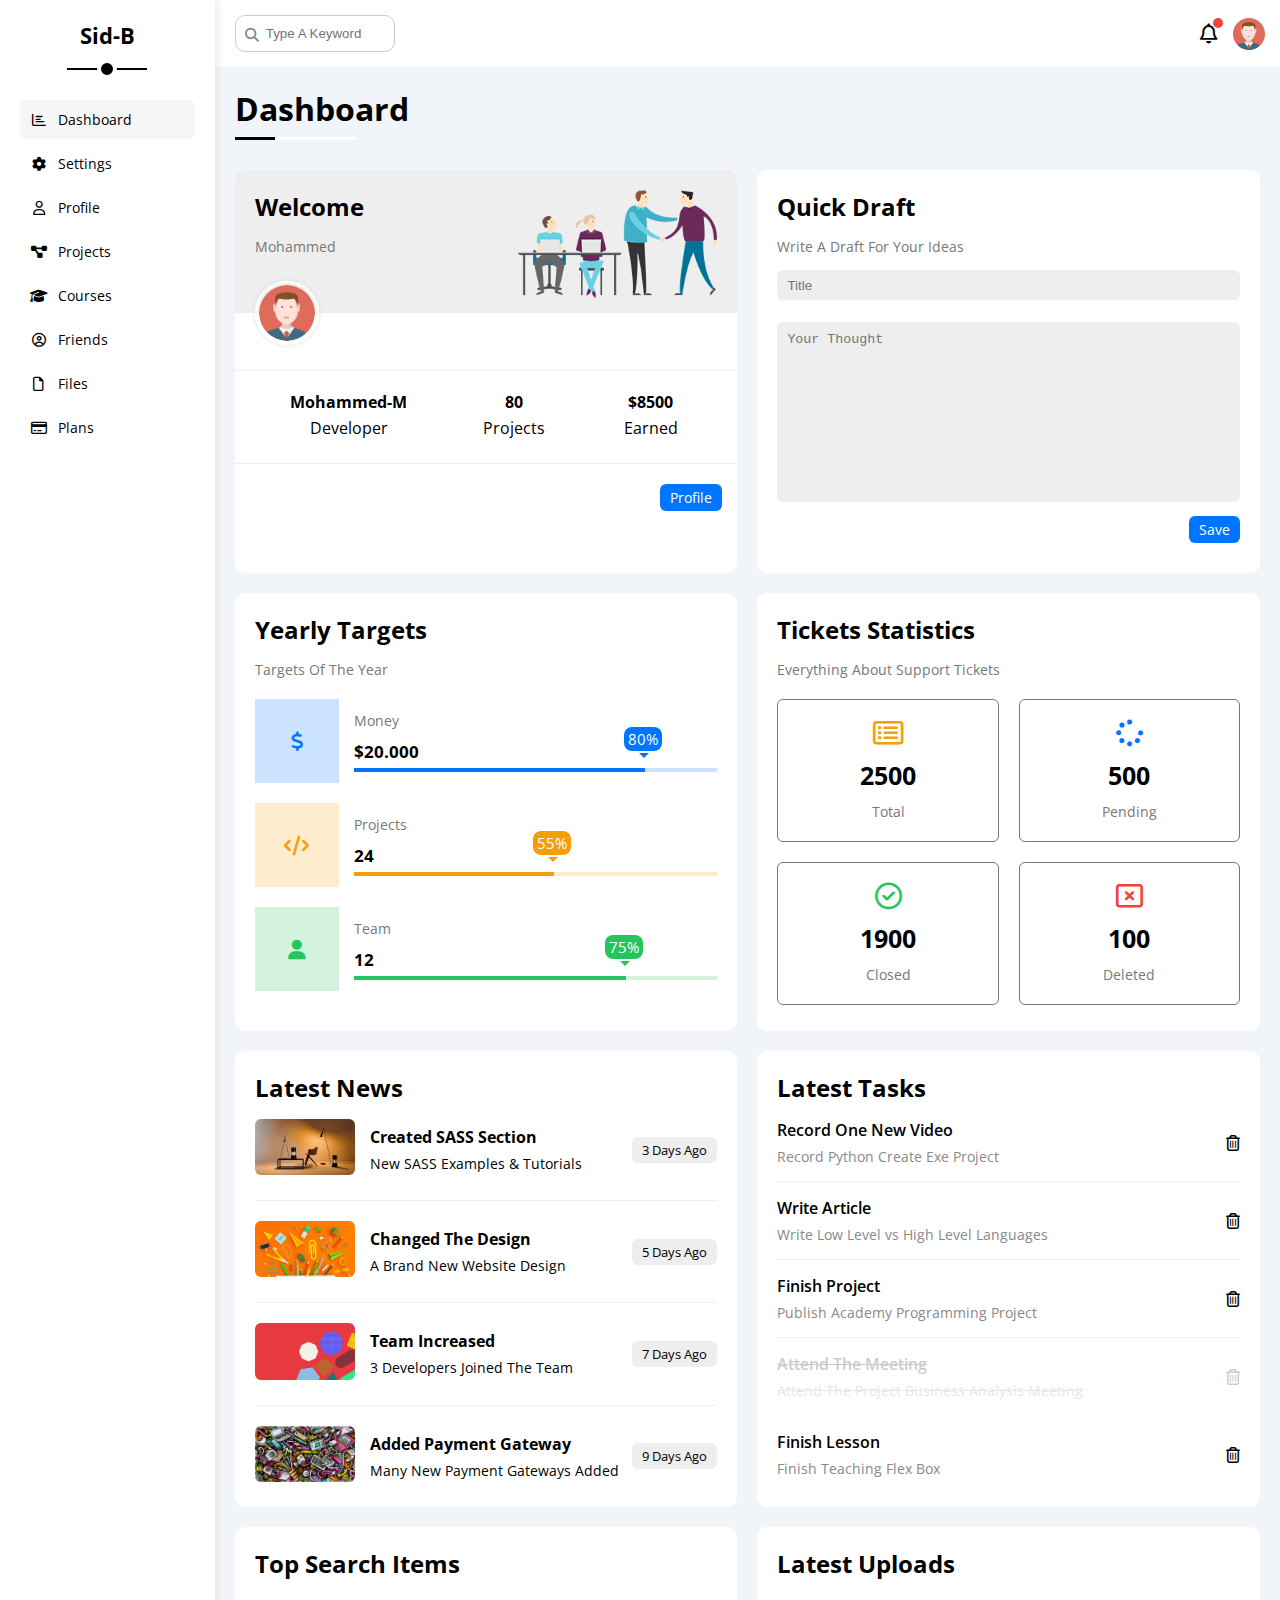
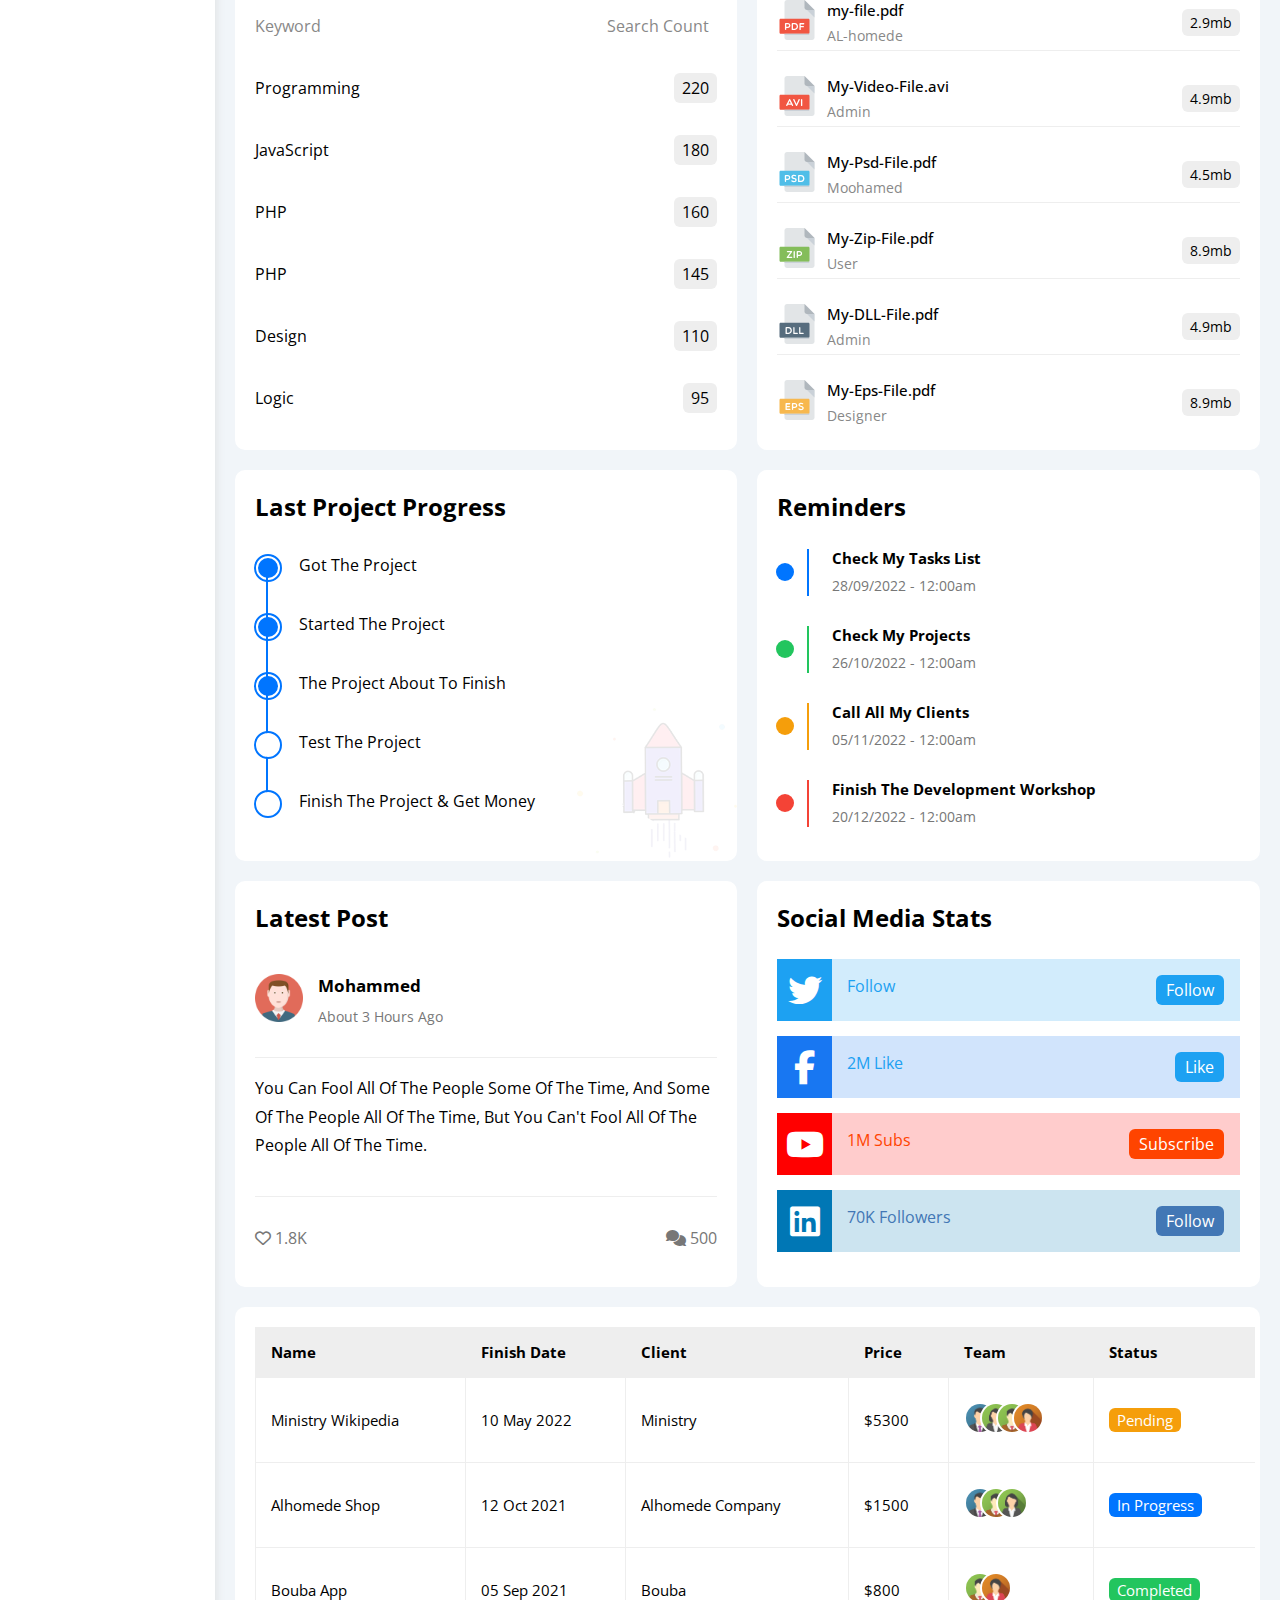
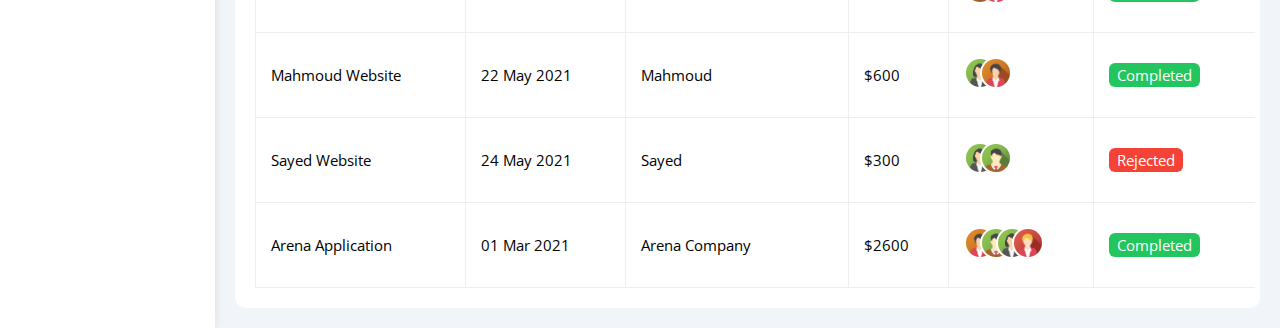
==== commit 19deb3b5: "Add coods" ====
--- a/index.html
+++ b/index.html
@@ -121,6 +121,482 @@
                 </form>
                 <a href="">Save</a>
              </div>
+             <div class="Yearly-Targets">
+                <h2>Yearly Targets</h2>
+                <p>Targets Of The Year</p>
+                <div class="boxs">
+                    <div class="box one">
+                    <i class="fa-solid fa-dollar-sign fa-lg"></i>
+                    <div class="text">
+                        <p>Money</p>
+                        <h5>$20.000</h5>
+                        <div class="line">
+                            <span data-text="80%" style="width: 80%;" ></span>
+                        </div>
+                    </div>
+                </div>
+                <div class="box tow">
+                    <i class="fa-solid fa-code fa-lg"></i>  
+                    <div class="text">
+                        <p>Projects</p>
+                        <h5>24</h5>
+                        <div class="line">
+                            <span data-text="55%" style="width: 55%;" ></span>
+                        </div>
+                    </div>
+                </div>
+                <div class="box three">
+                    <i class="fa-solid fa-user fa-lg"></i>
+                    <div class="text">
+                        <p>Team</p>
+                        <h5>12</h5>
+                        <div class="line">
+                            <span data-text="75%" style="width: 75%;" ></span>
+                        </div>
+                    </div>
+                </div>
+                </div>
+             </div>
+             <div class="Tickets-Statistics">
+                <h2>Tickets Statistics</h2>
+                <p>Everything About Support Tickets</p>
+                <div class="boxs">
+                    <div class="box one">
+                        <i class="fa-regular fa-rectangle-list"></i>
+                        <h3>2500</h3>
+                        <p>Total</p>
+                    </div>
+                    <div class="box tow">
+                        <i class="fa-solid fa-spinner"></i>
+                        <h3>500</h3>
+                        <p>Pending</p>
+                    </div>
+                    <div class="box three">
+                        <i class="fa-regular fa-circle-check"></i>
+                        <h3>1900</h3>
+                        <p>Closed</p>
+                    </div>
+                    <div class="box fore">
+                        <i class="fa-regular fa-rectangle-xmark"></i>
+                        <h3>100</h3>
+                        <p>Deleted</p>
+                    </div>
+                </div>
+             </div>
+             <div class="Latest-News">
+                <h2>Latest News</h2>
+                <div class="boxs">
+                    <div class="box">
+                        <div class="image">
+                            <img src="/imgs/news-01.png" alt="">
+                        </div>
+                        <div class="text">
+                            <h5>Created SASS Section</h5>
+                            <p>New SASS Examples & Tutorials</p>
+                        </div>
+                        <div class="dey">
+                            <p>3 Days Ago</p>
+                        </div>
+                    </div>
+                    <div class="box">
+                        <div class="image">
+                            <img src="/imgs/news-02.png" alt="">
+                        </div>
+                        <div class="text">
+                            <h5>Changed The Design</h5>
+                            <p>A Brand New Website Design</p>
+                        </div>
+                        <div class="dey">
+                            <p>5 Days Ago</p>
+                        </div>
+                    </div>
+                    <div class="box">
+                        <div class="image">
+                            <img src="/imgs/news-03.png" alt="">
+                        </div>
+                        <div class="text">
+                            <h5>Team Increased</h5>
+                            <p>3 Developers Joined The Team</p>
+                        </div>
+                        <div class="dey">
+                            <p>7 Days Ago</p>
+                        </div>
+                    </div>
+                    <div class="box">
+                        <div class="image">
+                            <img src="/imgs/news-04.png" alt="">
+                        </div>
+                        <div class="text">
+                            <h5>Added Payment Gateway</h5>
+                            <p>Many New Payment Gateways Added</p>
+                        </div>
+                        <div class="dey">
+                            <p>9 Days Ago</p>
+                        </div>
+                    </div>
+                </div>
+             </div>
+             <div class="Latest-Tasks">
+                <h2>Latest Tasks</h2>
+                <div class="boxs">
+                    <div class="box">
+                        <div class="text">
+                            <h5>Record One New Video</h5>
+                            <p>Record Python Create Exe Project</p>
+                        </div>
+                        <div class="icon">
+                            <i class="fa-regular fa-trash-can"></i>
+                        </div>
+                    </div>
+                    <div class="box">
+                        <div class="text">
+                            <h5>Write Article</h5>
+                            <p>Write Low Level vs High Level Languages</p>
+                        </div>
+                        <div class="icon">
+                            <i class="fa-regular fa-trash-can"></i>
+                        </div>
+                    </div>
+                    <div class="box">
+                        <div class="text">
+                            <h5>Finish Project</h5>
+                            <p>Publish Academy Programming Project</p>
+                        </div>
+                        <div class="icon">
+                            <i class="fa-regular fa-trash-can"></i>
+                        </div>
+                    </div>
+                    <div class="box five">
+                        <div class="text">
+                            <h5>Attend The Meeting</h5>
+                            <p>Attend The Project Business Analysis Meeting</p>
+                        </div>
+                        <div class="icon">
+                            <i class="fa-regular fa-trash-can"></i>
+                        </div>
+                    </div>
+                    <div class="box">
+                        <div class="text">
+                            <h5>Finish Lesson</h5>
+                            <p>Finish Teaching Flex Box</p>
+                        </div>
+                        <div class="icon">
+                            <i class="fa-regular fa-trash-can"></i>
+                        </div>
+                    </div>
+                </div>
+             </div>
+             <div class="Top-Search-Items">
+                <h2>Top Search Items</h2>
+                <div class="boxs">
+                  <div class="box one">
+                    <h6>Keyword</h6>
+                    <p>Search Count</p>
+                  </div>
+                  <div class="box">
+                    <h6>Programming</h6>
+                    <p>220</p>
+                  </div>
+                  <div class="box">
+                    <h6>JavaScript</h6>
+                    <p>180</p>
+                  </div>
+                  <div class="box">
+                    <h6>PHP</h6>
+                    <p>160</p>
+                  </div>
+                  <div class="box">
+                    <h6>PHP</h6>
+                    <p>145</p>
+                  </div>
+                  <div class="box">
+                    <h6>Design</h6>
+                    <p>110</p>
+                  </div>
+                  <div class="box">
+                    <h6>Logic</h6>
+                    <p>95</p>
+                  </div>
+                </div>
+             </div>
+             <div class="Latest-Uploads">
+                <h2>Latest Uploads</h2>
+                <div class="boxs">
+                    <div class="box">
+                        <div class="image">
+                            <img src="/imgs/pdf.svg" alt="">
+                        </div>
+                        <div class="text">
+                            <h5>my-file.pdf</h5>
+                            <p>AL-homede</p>
+                        </div>
+                        <div class="time">
+                            <p>2.9mb</p>
+                        </div>
+                    </div>
+                    <div class="box">
+                        <div class="image">
+                            <img src="/imgs/avi.svg" alt="">
+                        </div>
+                        <div class="text">
+                            <h5>My-Video-File.avi</h5>
+                            <p>Admin</p>
+                        </div>
+                        <div class="time">
+                            <p>4.9mb</p>
+                        </div>
+                    </div>
+                    <div class="box">
+                        <div class="image">
+                            <img src="/imgs/psd.svg" alt="">
+                        </div>
+                        <div class="text">
+                            <h5>My-Psd-File.pdf</h5>
+                            <p>Moohamed</p>
+                        </div>
+                        <div class="time">
+                            <p>4.5mb</p>
+                        </div>
+                    </div>
+                    <div class="box">
+                        <div class="image">
+                            <img src="/imgs/zip.svg" alt="">
+                        </div>
+                        <div class="text">
+                            <h5>My-Zip-File.pdf</h5>
+                            <p>User</p>
+                        </div>
+                        <div class="time">
+                            <p>8.9mb</p>
+                        </div>
+                    </div>
+                    <div class="box">
+                        <div class="image">
+                            <img src="/imgs/dll.svg" alt="">
+                        </div>
+                        <div class="text">
+                            <h5>My-DLL-File.pdf</h5>
+                            <p>Admin</p>
+                        </div>
+                        <div class="time">
+                            <p>4.9mb</p>
+                        </div>
+                    </div>
+                    <div class="box">
+                        <div class="image">
+                            <img src="/imgs/eps.svg" alt="">
+                        </div>
+                        <div class="text">
+                            <h5>My-Eps-File.pdf</h5>
+                            <p>Designer</p>
+                        </div>
+                        <div class="time">
+                            <p>8.9mb</p>
+                        </div>
+                    </div>
+                </div>
+             </div>
+             <div class="Last-Project-Progress">
+                <h2>Last Project Progress</h2>
+                <img src="/imgs/project.png" alt="">
+                <div class="boxs">
+                    <div class="box">
+                        <p>Got The Project</p>
+                    </div>
+                    <div class="box">
+                        <p>Started The Project</p>
+                    </div>
+                    <div class="box">
+                        <p>The Project About To Finish</p>
+                    </div>
+                    <div class="box one">
+                        <p>Test The Project</p>
+                    </div>
+                    <div class="box tow">
+                        <p>Finish The Project & Get Money</p>
+                    </div>
+                </div>
+             </div>
+             <div class="Reminders">
+                <h2>Reminders</h2>
+                <div class="boxs">
+                    <div class="box one">
+                        <h5>Check My Tasks List</h5>
+                        <p>28/09/2022 - 12:00am</p>
+                    </div>
+                    <div class="box tow">
+                        <h5>Check My Projects</h5>
+                        <p>26/10/2022 - 12:00am</p>
+                    </div>
+                    <div class="box three">
+                        <h5>Call All My Clients</h5>
+                        <p>05/11/2022 - 12:00am</p>
+                    </div>
+                    <div class="box fore">
+                        <h5>Finish The Development Workshop</h5>
+                        <p>20/12/2022 - 12:00am</p>
+                    </div>
+                </div>
+             </div>
+             <div class="Latest-Post">
+                <h2>Latest Post</h2>
+                <div class="boxs">
+                    <div class="box">
+                        <div class="image">
+                            <img src="/imgs/avatar.png" alt="">
+                        </div>
+                        <div class="about">
+                            <h5>Mohammed</h5>
+                            <p>About 3 Hours Ago</p>
+                        </div>
+                    </div>
+                    <div class="box one">
+                        <p>You Can Fool All Of The People Some Of The Time, And Some Of The People All Of The Time, But You Can't Fool All Of The People All Of The Time.</p>
+                    </div>
+                    <div class="box">
+                        <div class="icon-1">
+                            <i class="fa-regular fa-heart"></i>
+                            <span>1.8K</span>
+                        </div>
+                        <div class="icon-2">
+                            <i class="fa-solid fa-comments"></i>
+                            <span>500</span>
+                        </div>
+                    </div>
+                </div>
+             </div>
+             <div class="Social-Media-Stats">
+                <h2>Social Media Stats</h2>
+                <div class="boxs">
+                    <div class="box one">
+                        <i class="fa-brands fa-twitter"></i>
+                        <div class="text">
+                            <span>Follow</span>
+                            <a href="#">Follow</a>
+                        </div>
+                    </div>
+                    <div class="box tow">
+                        <i class="fa-brands fa-facebook-f"></i>
+                         <div class="text">
+                            <span>2M Like</span>
+                            <a href="#">Like</a>
+                         </div>
+                    </div>
+                    <div class="box three">
+                        <i class="fa-brands fa-youtube"></i>
+                        <div class="text">
+                            <span>1M Subs</span>
+                            <a href="#">Subscribe</a>
+                        </div>
+                    </div>
+                    <div class="box fore">
+                        <i class="fa-brands fa-linkedin"></i>
+                        <div class="text">
+                            <span>70K Followers</span>
+                            <a href="#">Follow</a>
+                        </div>
+                    </div>
+                </div>
+             </div>
+         </div>
+         <div class="responsiv-tabl">
+            <table>
+                <thead>
+                    <tr>
+                        <td>Name</td>
+                        <td>Finish Date</td>
+                        <td>Client</td>
+                        <td>Price</td>
+                        <td>Team</td>
+                        <td>Status</td>
+                    </tr>
+                </thead>
+                <tbody>
+                    <tr>
+                        <td>Ministry Wikipedia</td>
+                        <td>10 May 2022</td>
+                        <td>Ministry</td>
+                        <td>$5300</td>
+                        <td>
+                            <img src="/imgs/team-01.png" alt="">
+                            <img src="/imgs/team-02.png" alt="">
+                            <img src="/imgs/team-03.png" alt="">
+                            <img src="/imgs/team-04.png" alt="">
+                        </td>
+                        <td>
+                            <p class="Pending">Pending</p>
+                        </td>
+                    </tr>
+                    <tr>
+                        <td>Alhomede Shop</td>
+                        <td>12 Oct 2021</td>
+                        <td>Alhomede Company</td>
+                        <td>$1500</td>
+                        <td>
+                            <img src="/imgs/team-01.png" alt="">
+                            <img src="/imgs/team-03.png" alt="">
+                            <img src="/imgs/team-02.png" alt="">
+                        </td>
+                        <td>
+                            <p class="In-Progress">In Progress</p>
+                        </td>
+                    </tr>
+                    <tr>
+                        <td>Bouba App</td>
+                        <td>05 Sep 2021</td>
+                        <td>Bouba</td>
+                        <td>$800</td>
+                        <td>
+                            <img src="/imgs/team-03.png" alt="">
+                            <img src="/imgs/team-04.png" alt="">
+                        </td>
+                        <td>
+                            <p class="Completed">Completed</p>
+                        </td>
+                    </tr>
+                    <tr>
+                        <td>Mahmoud Website</td>
+                        <td>22 May 2021</td>
+                        <td>Mahmoud</td>
+                        <td>$600</td>
+                        <td>
+                           <img src="/imgs/team-02.png" alt="">
+                           <img src="/imgs/team-04.png" alt="">
+                        </td>
+                        <td>
+                            <p class="Completed">Completed</p>
+                        </td>
+                    </tr>
+                    <tr>
+                        <td>Sayed Website</td>
+                        <td>24 May 2021</td>
+                        <td>Sayed</td>
+                        <td>$300</td>
+                        <td>
+                            <img src="/imgs/team-02.png" alt="">
+                            <img src="/imgs/team-03.png" alt="">
+                        </td>
+                        <td>
+                            <p class="Rejected">Rejected</p>
+                        </td>
+                    </tr>
+                    <tr>
+                        <td>Arena Application</td>
+                        <td>01 Mar 2021</td>
+                        <td>Arena Company</td>
+                        <td>$2600</td>
+                        <td>
+                            <img src="/imgs/team-04.png" alt="">
+                            <img src="/imgs/team-03.png" alt="">
+                            <img src="/imgs/team-02.png" alt="">
+                            <img src="/imgs/team-05.png" alt="">
+                        </td>
+                        <td>
+                            <p class="Completed">Completed</p>
+                        </td>
+                    </tr>
+                </tbody>
+            </table>
          </div>
         </div>
     </div>
--- a/css/master.css
+++ b/css/master.css
@@ -269,7 +269,6 @@
     margin: 0;
 }
 .wrapper .Quick-Draft p {
-
     color: #777;
     font-size: 14px;
 }
@@ -310,7 +309,679 @@
     width: fit-content;
     padding: 4px 10px;
     border-radius: 6px;
-    margin: 14px 0px 30px auto;
+    margin: 14px 0px 10px auto;
     transition: 0.3s;
 }
+.wrapper .Yearly-Targets {
+    border-radius: 10px;
+    background-color: white;
+    padding: 20px;
+}
+.wrapper .Yearly-Targets h2 {
+    margin: 0;
+}
+.wrapper .Yearly-Targets p {
+    color: #777;
+    font-size: 14px;
+    margin-bottom: 20px;
+}
+.wrapper .Yearly-Targets .boxs .box {
+    display: flex;
+    align-items: center;
+    margin-bottom: 20px;
+}
+.wrapper .Yearly-Targets .boxs .box h5 {
+    font-size: 17px;
+    margin: 10px 0 5px 0;
+}
+.wrapper .Yearly-Targets .boxs .box p {
+    margin: 0;
+} 
+.wrapper .Yearly-Targets .boxs .box i {
+    width: 84px;
+    height: 84px;
+    margin-right: 15px;
+    display: flex;
+    justify-content: center;
+    align-items: center;
+    background-color: #22c55e;
+}
+.wrapper .Yearly-Targets .boxs .one i {
+    background-color: #cce3ff;
+    color: #0075ff;
+}
+.wrapper .Yearly-Targets .boxs .tow i {
+    background-color: #fdecce;
+    color: #f59e0b;
+}
+.wrapper .Yearly-Targets .boxs .three i {
+    background-color: #d3f3df;
+    color: #22c55e;
+}
+.wrapper .Yearly-Targets .boxs .box .text {
+    flex: 1;
+}
+.wrapper .Yearly-Targets .boxs .box .line {
+    height: 4px;
+}
+.wrapper .Yearly-Targets .boxs .one .line {
+    background-color: #cce3ff;
+}
+.wrapper .Yearly-Targets .boxs .tow .line {
+    background-color: #fdecce;
+}
+.wrapper .Yearly-Targets .boxs .three .line {
+    background-color: #d3f3df;
+}
+.wrapper .Yearly-Targets .boxs .box .line span {
+    display: block;
+    height: 100%;
+    background-color: #4e0803;
+    position: relative;
+}
+.wrapper .Yearly-Targets .boxs .one .line span {
+    background-color: #0075ff;
+}
+.wrapper .Yearly-Targets .boxs .tow .line span {
+    background-color: #f59e0b;
+}
+.wrapper .Yearly-Targets .boxs .three .line span {
+    background-color: #22c55e;
+}
+.wrapper .Yearly-Targets .boxs .box .line span::after {
+    position: absolute;
+    content: attr(data-text);
+    font-size: 15px;
+    top: -41px;
+    right: -17px;
+    padding: 2px 4px;
+    background-color: yellow;
+    border-radius: 8px;
+    color: white;
+}
+.wrapper .Yearly-Targets .boxs .one .line span::after {
+    background-color: #0075ff;
+}
+.wrapper .Yearly-Targets .boxs .tow .line span::after {
+    background-color: #f59e0b;
+}
+.wrapper .Yearly-Targets .boxs .three .line span::after {
+    background-color: #22c55e;
+}
+.wrapper .Yearly-Targets .boxs .box .line span::before {
+    content: "";
+    position: absolute;
+    border: solid 5px;
+    border-color: black transparent transparent transparent;
+    right: -4px;
+    top: -15px;
+}
+.wrapper .Yearly-Targets .boxs .one .line span::before {
+    border-color: #0075ff transparent transparent transparent;
+}
+.wrapper .Yearly-Targets .boxs .tow .line span::before {
+    border-color: #f59e0b transparent transparent transparent;
+}
+.wrapper .Yearly-Targets .boxs .three .line span::before {
+    border-color: #22c55e transparent transparent transparent;
+}
+.Tickets-Statistics {
+    border-radius: 10px;
+    background-color: white;
+    padding: 20px;
+}
+.Tickets-Statistics h2 {
+    margin: 0;
+}
+.Tickets-Statistics p {
+    color: #777;
+    font-size: 14px;
+    margin-bottom: 20px;
+}
+.Tickets-Statistics .boxs {
+    display: grid;
+    grid-template-columns: repeat(auto-fill, minmax(215px, 1fr));
+    gap: 20px;
+}
+.Tickets-Statistics .boxs .box {
+    text-align: center;
+    border-radius: 6px;
+    border: 1px solid #777;
+    padding: 20px;
+}
+.Tickets-Statistics .boxs .box h3 {
+    margin: 10px;
+    font-size: 25px;
+    font-weight: bold;
+}
+.Tickets-Statistics .boxs .box p {
+    margin: 0;
+}
+.Tickets-Statistics .boxs .box i {
+    font-size: 27px;
+}
+.Tickets-Statistics .boxs .one i {
+    color: #f59e0b;
+}
+.Tickets-Statistics .boxs .tow i {
+    color: #0075ff;
+}
+.Tickets-Statistics .boxs .three i {
+    color: #22c55e;
+}
+.Tickets-Statistics .boxs .fore i {
+    color: #f44336;
+}
+.Latest-News {
+    border-radius: 10px;
+    background-color: white;
+    padding: 20px;
+}
+.Latest-News h2 {
+    margin: 0 0 15px 0;
+}
+.Latest-News .boxs {
+    display: flex;
+    flex-direction: column;
+}
+.Latest-News .boxs .box:not(:last-child) {
+    border-bottom: 1px solid #eee ;
+    margin-bottom: 20px;
+    padding-bottom: 20px;
+}
+.Latest-News .boxs .box {
+    display: flex;
+    align-items: center;
+    justify-content: space-between;
+}
+@media (max-width: 767px) {
+    .Latest-News .boxs .box {
+        flex-direction: column;
+        gap: 10px;
+        text-align: center;
+    }
+}
+.Latest-News .boxs .box .dey p {
+    padding: 4px 10px;
+    border-radius: 6px;
+    font-size: 13px;
+    background-color: #eee;
+}
+.Latest-News .boxs .box .text {
+    flex: 1;
+}
+.Latest-News .boxs .box .text h5 {
+    margin: 0 0 6px;
+    font-size: 16px;
+}
+.Latest-News .boxs .box .text p {
+    margin: 0;
+    font-size: 14px;
+}
+.Latest-News .boxs .box .image img {
+    width: 100px;
+    border-radius: 6px;
+    margin-right: 15px;
+}
+@media (max-width: 767px) {
+    .Latest-News .boxs .box .image img {
+        margin: 0;
+    } 
+}
+.Latest-Tasks {
+    border-radius: 10px;
+    background-color: white;
+    padding: 20px;
+}
+.Latest-Tasks h2 {
+    margin: 0 0 15px 0;
+}
+.Latest-Tasks .boxs {
+    display: flex;
+    flex-direction: column;
+}
+.Latest-Tasks .boxs .box:not(:last-of-type) {
+    margin-bottom: 15px;
+    padding-bottom: 15px;
+    border-bottom: 1px solid #eee;
+}
+.Latest-Tasks .boxs .box {
+    display: flex;
+    align-items: center;
+    justify-content: space-between;
+}
+.Latest-Tasks .boxs .box .text {
+    flex: 1;
+}
+.Latest-Tasks .boxs .box .text h5 {
+    margin: 0 0 6px;
+    font-size: 16px;
+    font-weight: 600;
+}
+.Latest-Tasks .boxs .box .text p {
+    margin: 0;
+    font-size: 14px;
+    color: var(--grey-color);
+}
+.Latest-Tasks .boxs .five {
+    opacity: 0.2;
+}
+.Latest-Tasks .boxs .five h5 {
+    text-decoration: line-through;
+}
+.Latest-Tasks .boxs .five p {
+    text-decoration: line-through;
+}
+.Top-Search-Items {
+    border-radius: 10px;
+    background-color: white;
+    padding: 20px;
+}
+.Top-Search-Items h2 {
+    margin: 0 0 15px 0;
+}
+.Top-Search-Items .boxs {
+    display: flex;
+    flex-direction: column;
+}
+.Top-Search-Items .boxs .box {
+    display: flex;
+    align-items: center;
+}
+.Top-Search-Items .boxs .box h6 {
+    flex: 1;
+    margin: 0;
+    font-size: 16px;
+    font-weight: normal;
+}
+.Top-Search-Items .boxs .box p {
+    background-color: #eee;
+    padding: 4px 8px;
+    border-radius: 6px;
+}
+.Top-Search-Items .boxs .one h6 {
+    color: var(--grey-color);
+}
+.Top-Search-Items .boxs .one p {
+    background-color: white;
+    color: var(--grey-color);
+}
+.Latest-Uploads {
+    border-radius: 10px;
+    background-color: white;
+    padding: 20px;
+}
+.Latest-Uploads h2 {
+    margin: 0 0 15px 0;
+}
+.Latest-Uploads .boxs {
+    display: flex;
+    flex-direction: column;
+}
+.Latest-Uploads .boxs .box:not(:last-child){
+    margin-bottom: 10px;
+    border-bottom: 1px solid #eee;
+    margin-bottom: 20px;
+}
+.Latest-Uploads .boxs .box {
+    display: flex;
+    align-items: center;
+}
+.Latest-Uploads .boxs .box .image img {
+    width: 40px;
+    height: 40px;
+    margin-right: 10px;
+}
+.Latest-Uploads .boxs .box .text {
+    flex: 1;
+}
+.Latest-Uploads .boxs .box .text h5 {
+    margin: 0 0 6px;
+    font-size: 15px;
+    font-weight: 500;
+}
+.Latest-Uploads .boxs .box .text p {
+    margin: 0;
+    font-size: 14px;
+    color: var(--grey-color);
+}
+.Latest-Uploads .boxs .box .time p {
+    background-color: #eee;
+    padding: 4px 8px;
+    border-radius: 6px;
+    font-size: 14px;
+}
+.Last-Project-Progress {
+    border-radius: 10px;
+    background-color: white;
+    padding: 20px;
+    position: relative;
+}
+.Last-Project-Progress h2 {
+    margin: 0 0 0 0;
+}
+.Last-Project-Progress img {
+    position: absolute;
+    width: 160px;
+    right: 0;
+    bottom: 0;
+    opacity: 0.1;
+}
+.Last-Project-Progress .boxs {
+    display: flex;
+    flex-direction: column;
+    position: relative;
+}
+.Last-Project-Progress .boxs .box {
+    margin-left: 40px;
+    position: relative;
+    padding: 6px 4px;
+}
+.Last-Project-Progress .boxs::after {
+    content: "";
+    position: absolute;
+    left: 11px;
+    width: 2px;
+    height: 84%;
+    background-color: var(--blue-color);
+    top: 40px;
+}
+.Last-Project-Progress .boxs .box::before {
+    position: absolute;
+    content: "";
+    width: 20px;
+    height: 20px;
+    display: block;
+    border-radius: 50%;
+    background-color: var(--blue-color);
+    border: 2px solid white;
+    outline: 2px solid var(--blue-color);
+    top: 33px;
+    left: -39px;
+}
+.Last-Project-Progress .boxs .one::before {
+    background-color: white;
+    z-index:1;
+    animation: poll infinite 1.5s;
+}
+@keyframes poll {
+    0% {
+        background-color: white;
+    }
+    50% {
+        background-color: var(--blue-alt-color);
+    }
+    100% {
+        background-color: white;
+    }
+}
+.Last-Project-Progress .boxs .tow::before {
+    background-color: white;
+    z-index:1;
+}
+.Last-Project-Progress .boxs .box p {
+    margin: 0;
+    margin-top: 25px;
+}
+.Reminders {
+    border-radius: 10px;
+    background-color: white;
+    padding: 20px;
+}
+.Reminders h2 {
+    margin: 0 0 10px 0;
+}
+.Reminders .boxs {
+    display: flex;
+    flex-direction: column;
+}
+.Reminders .boxs .box {
+    margin-left: 40px;
+    position: relative;
+    padding: 15px;
+}
+.Reminders .boxs .box::after{
+    content: "";
+    position: absolute;
+    width: 2px;
+    height: 62%;
+    background-color: #000000;
+    top: 16px;
+    left: -10px;
+}
+.Reminders .boxs .box::before {
+    content: "";
+    position: absolute;
+    width: 18px;
+    height: 18px;
+    background-color: #000000;
+    top: 30px;
+    left: -41px;
+    border-radius: 50%;
+}
+.Reminders .boxs .one::after,
+.Reminders .boxs .one::before {
+    background-color: var(--blue-color);
+}
+.Reminders .boxs .tow::after,
+.Reminders .boxs .tow::before {
+    background-color: var(--green-color);
+}
+.Reminders .boxs .three::after,
+.Reminders .boxs .three::before {
+    background-color: var(--orange-color);
+}
+.Reminders .boxs .fore::after,
+.Reminders .boxs .fore::before {
+    background-color: var(--red-color);
+}
+.Reminders .boxs .box h5 {
+    margin: 0 0 8px 0 ;
+    font-size: 15px;
+}
+.Reminders .boxs .box p {
+    margin: 0;
+    color: #777;
+    font-size: 14px;
+}
+.Latest-Post {
+    border-radius: 10px;
+    background-color: white;
+    padding: 20px;
+}
+.Latest-Post h2 {
+    margin: 0 0 25px 0;
+}
+.Latest-Post .boxs {
+    display: flex;
+    flex-direction: column;
+}
+.Latest-Post .boxs .box {
+    display: flex;
+    margin-top: 15px;
+    margin-bottom: 15px;
+}
+.Latest-Post .boxs .box .about {
+    flex: 1;
+}
+.Latest-Post .boxs .box .about h5 {
+    margin: 0 0 10px 0;
+    font-size: 17px;
+}
+.Latest-Post .boxs .box .about p {
+    margin: 0;
+    font-size: 14px;
+    color: #777;
+}
+.Latest-Post .boxs .box .image img {
+    width: 48px;
+    height: 48px;
+    margin-right: 15px;
+} 
+.Latest-Post .boxs .one {
+    text-transform: capitalize;
+    line-height: 1.8;
+    border-top: 1px solid #eee;
+    border-bottom: 1px solid #eee;
+    min-height: 140px;
+}
+.Latest-Post .boxs .box .icon-1 {
+    flex: 1;
+    color: #777;
+}
+.Latest-Post .boxs .box .icon-2 {
+    color: #777;
+}
+.Social-Media-Stats {
+    border-radius: 10px;
+    background-color: white;
+    padding: 20px;
+}
+.Social-Media-Stats h2 {
+    margin: 0 0 25px 0;
+}
+.Social-Media-Stats .boxs {
+    display: flex;
+    flex-direction: column;
+}
+.Social-Media-Stats .boxs .box {
+    display: flex;
+    align-items: center;
+    text-align: center;
+    margin-bottom: 15px;
+    position: relative;
+    padding: 16px;
+    padding-left: 70px;
+    background-color: #d2ecfc;
+}
+.Social-Media-Stats .boxs .box i {
+    position: absolute;
+    width: 55px;
+    font-size: 34px;
+    margin-right: 30px;
+    color: white;
+    background-color: red;
+    left: 0;
+    top: 0px;
+    padding: 14px;
+    display: flex;
+    align-items: center;
+    justify-content: center;
+    transition: 0.5s;
+}
+.Social-Media-Stats .boxs .box i:hover {
+    transform: rotate(8deg);
+}
+.Social-Media-Stats .boxs .box .text {
+    flex: 1;
+    display: flex;
+    justify-content: space-between;
+}
+.Social-Media-Stats .boxs .box .text a {
+    padding: 4px 10px;
+    border-radius: 6px;
+    color: white;
+}
+.Social-Media-Stats .boxs .one i {
+    background-color: #1da1f2;
+}
+.Social-Media-Stats .boxs .tow i {
+    background-color: #1877f2;
+}
+.Social-Media-Stats .boxs .three i {
+    background-color: #ff0000;
+}
+.Social-Media-Stats .boxs .fore i {
+    background-color: #0077b5;
+}
+.Social-Media-Stats .boxs .one {
+    background-color: #d2ecfc;
+}
+.Social-Media-Stats .boxs .tow {
+    background-color: #d1e4fc;
+}
+.Social-Media-Stats .boxs .three {
+    background-color: #ffcccc;
+}
+.Social-Media-Stats .boxs .fore {
+    background-color: #cce4f0;
+}
+.Social-Media-Stats .boxs .one .text span {
+    color: #1da1f2;
+}
+.Social-Media-Stats .boxs .tow .text span {
+    color: #1da1f2;
+}
+.Social-Media-Stats .boxs .three .text span {
+    color: #ff4400;
+}
+.Social-Media-Stats .boxs .fore .text span {
+    color: #4277b5;
+}
+.Social-Media-Stats .boxs .one a {
+    background-color: #1da1f2;
+}
+.Social-Media-Stats .boxs .tow a {
+    background-color: #1da1f2;
+}
+.Social-Media-Stats .boxs .three a {
+    background-color: #ff4400;
+}
+.Social-Media-Stats .boxs .fore a {
+    background-color: #4277b5;
+}
+.responsiv-tabl {
+    margin: 20px;
+    border-radius: 10px;
+    background-color: white;
+    padding: 20px;
+    overflow-x: auto;
+}
+.responsiv-tabl table {
+    min-width: 1000px;
+    border-spacing: 0;
+    width: 100%;
+    font-size: 15px;
+}
+.responsiv-tabl table td {
+    padding: 15px;
+}
+.responsiv-tabl table td {
+    border-bottom: 1px solid #eee;
+    border-left: 1px solid #eee;
+    transition: 0.3s;
+}
+.responsiv-tabl table thead tr {
+    font-weight: bold;
+    background-color: #eee;
+}
+.responsiv-tabl table tbody tr td img {
+    width: 32px;
+    height: 32px;
+    border-radius: 50%;
+    padding: 2px;
+    background-color: white;
+}
+.responsiv-tabl table img:not(:first-child) {
+    margin-left: -20px;
+}
+.Pending,
+.Completed,
+.In-Progress,
+.Rejected {
+    color: white;
+    border-radius: 6px;
+    padding: 2px 8px;
+    width: fit-content;
+    background-color: var(--orange-color);
+}
+.Completed {
+    background-color: var(--green-color);
+}
+.In-Progress {
+    background-color: var(--blue-color);
+}
+.Rejected {
+    background-color: var(--red-color);
+}
 /* End Content */